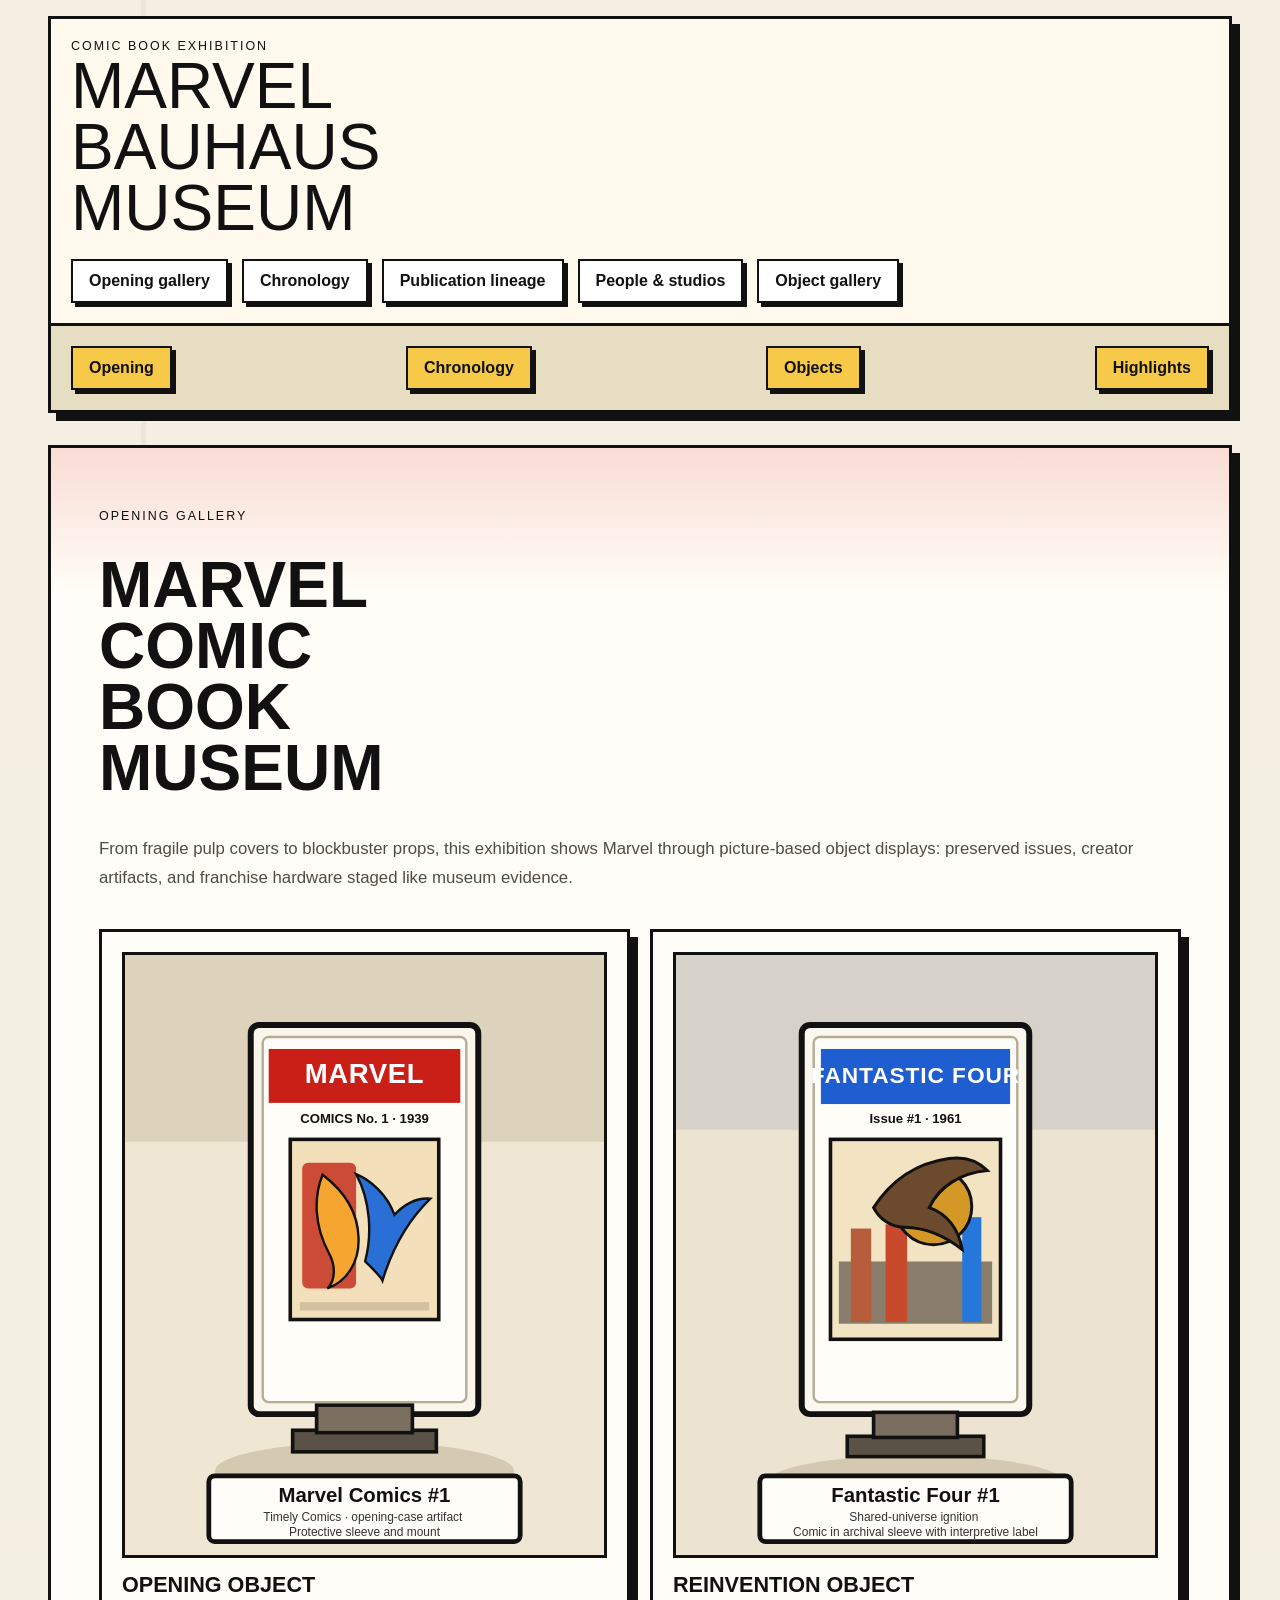
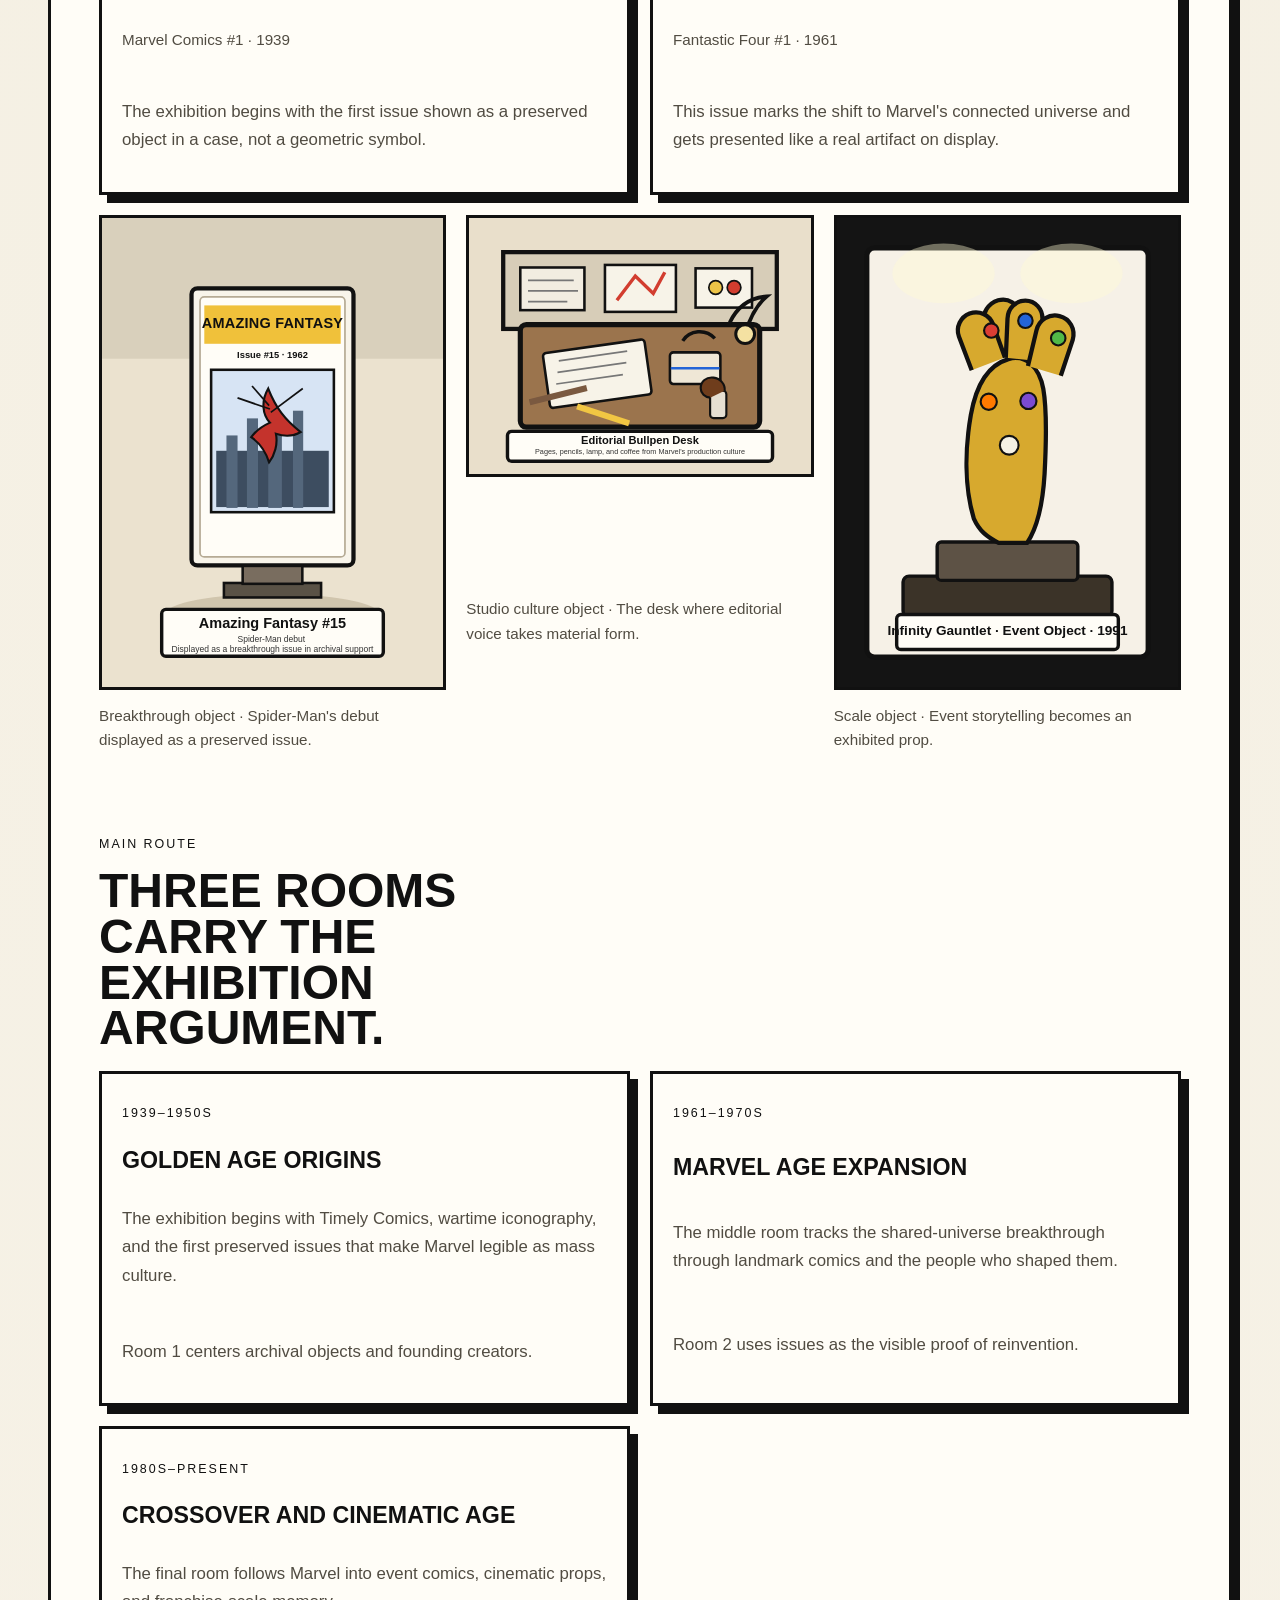
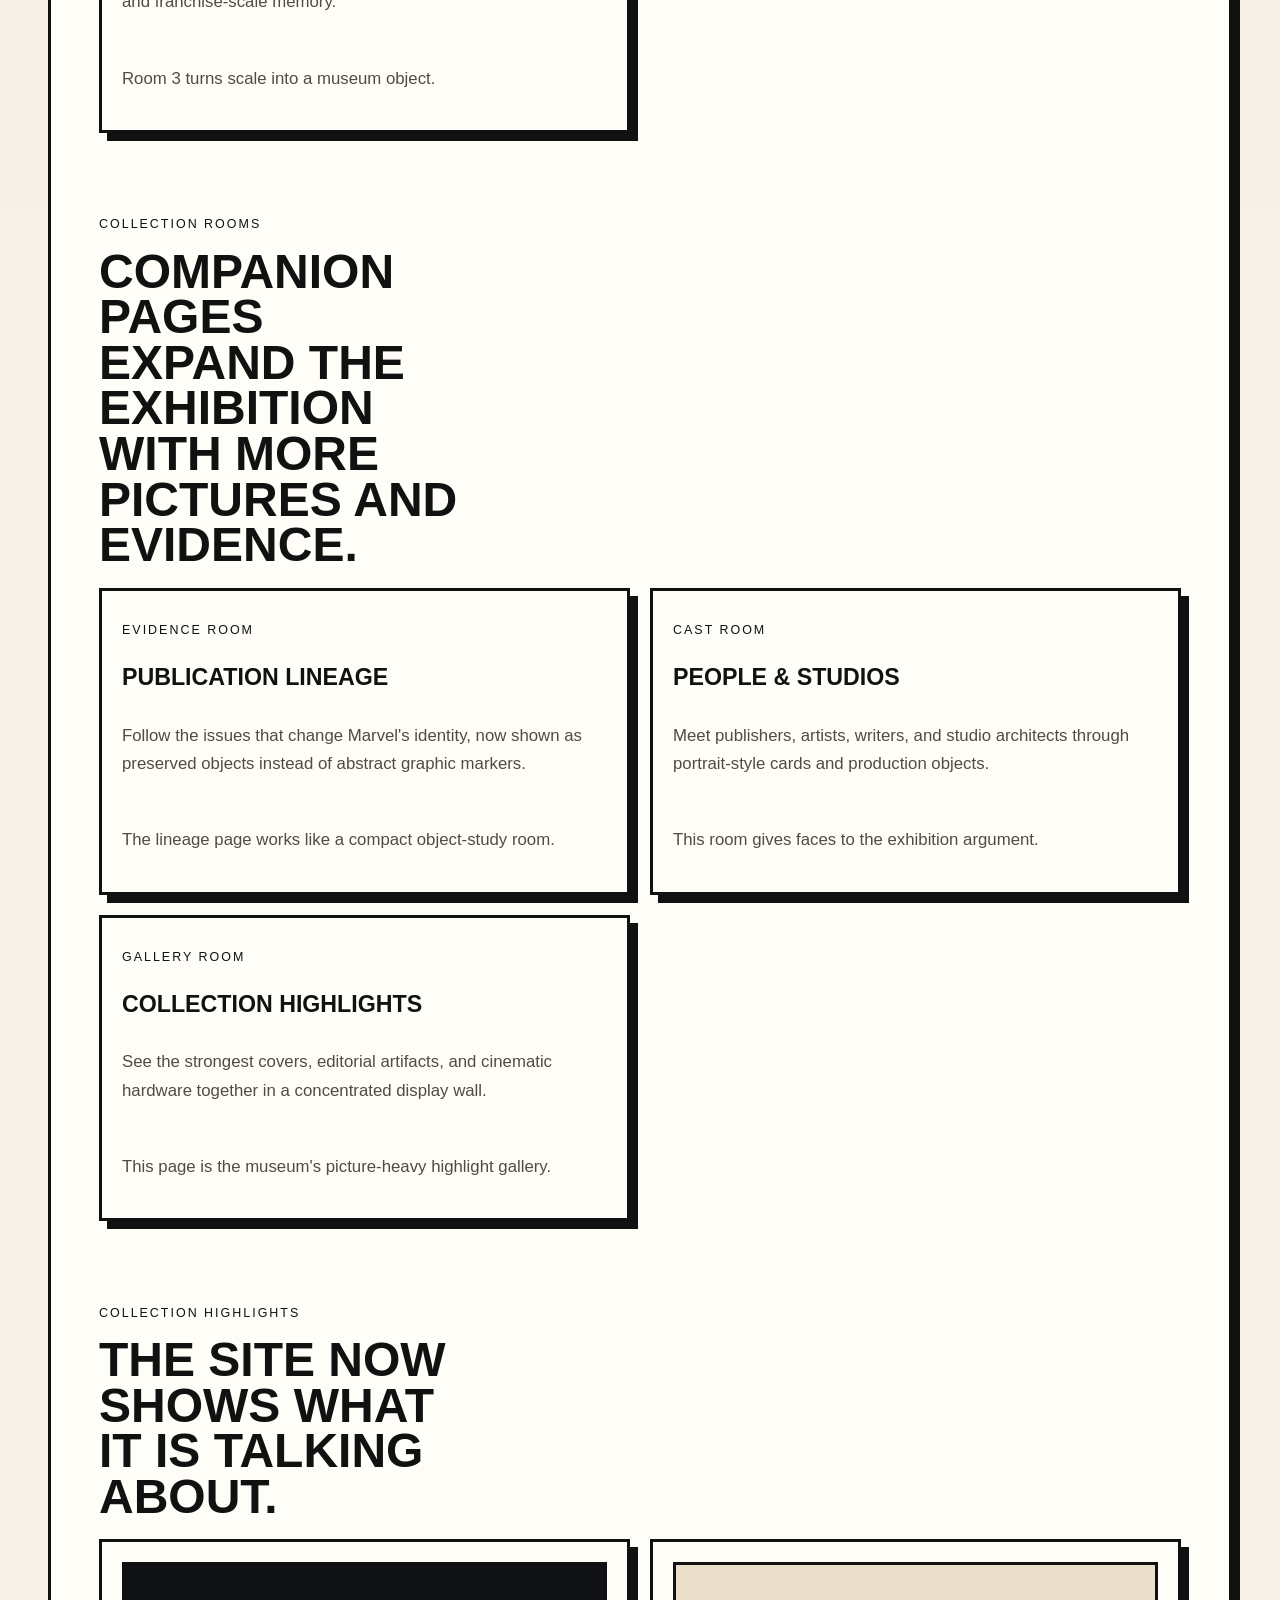
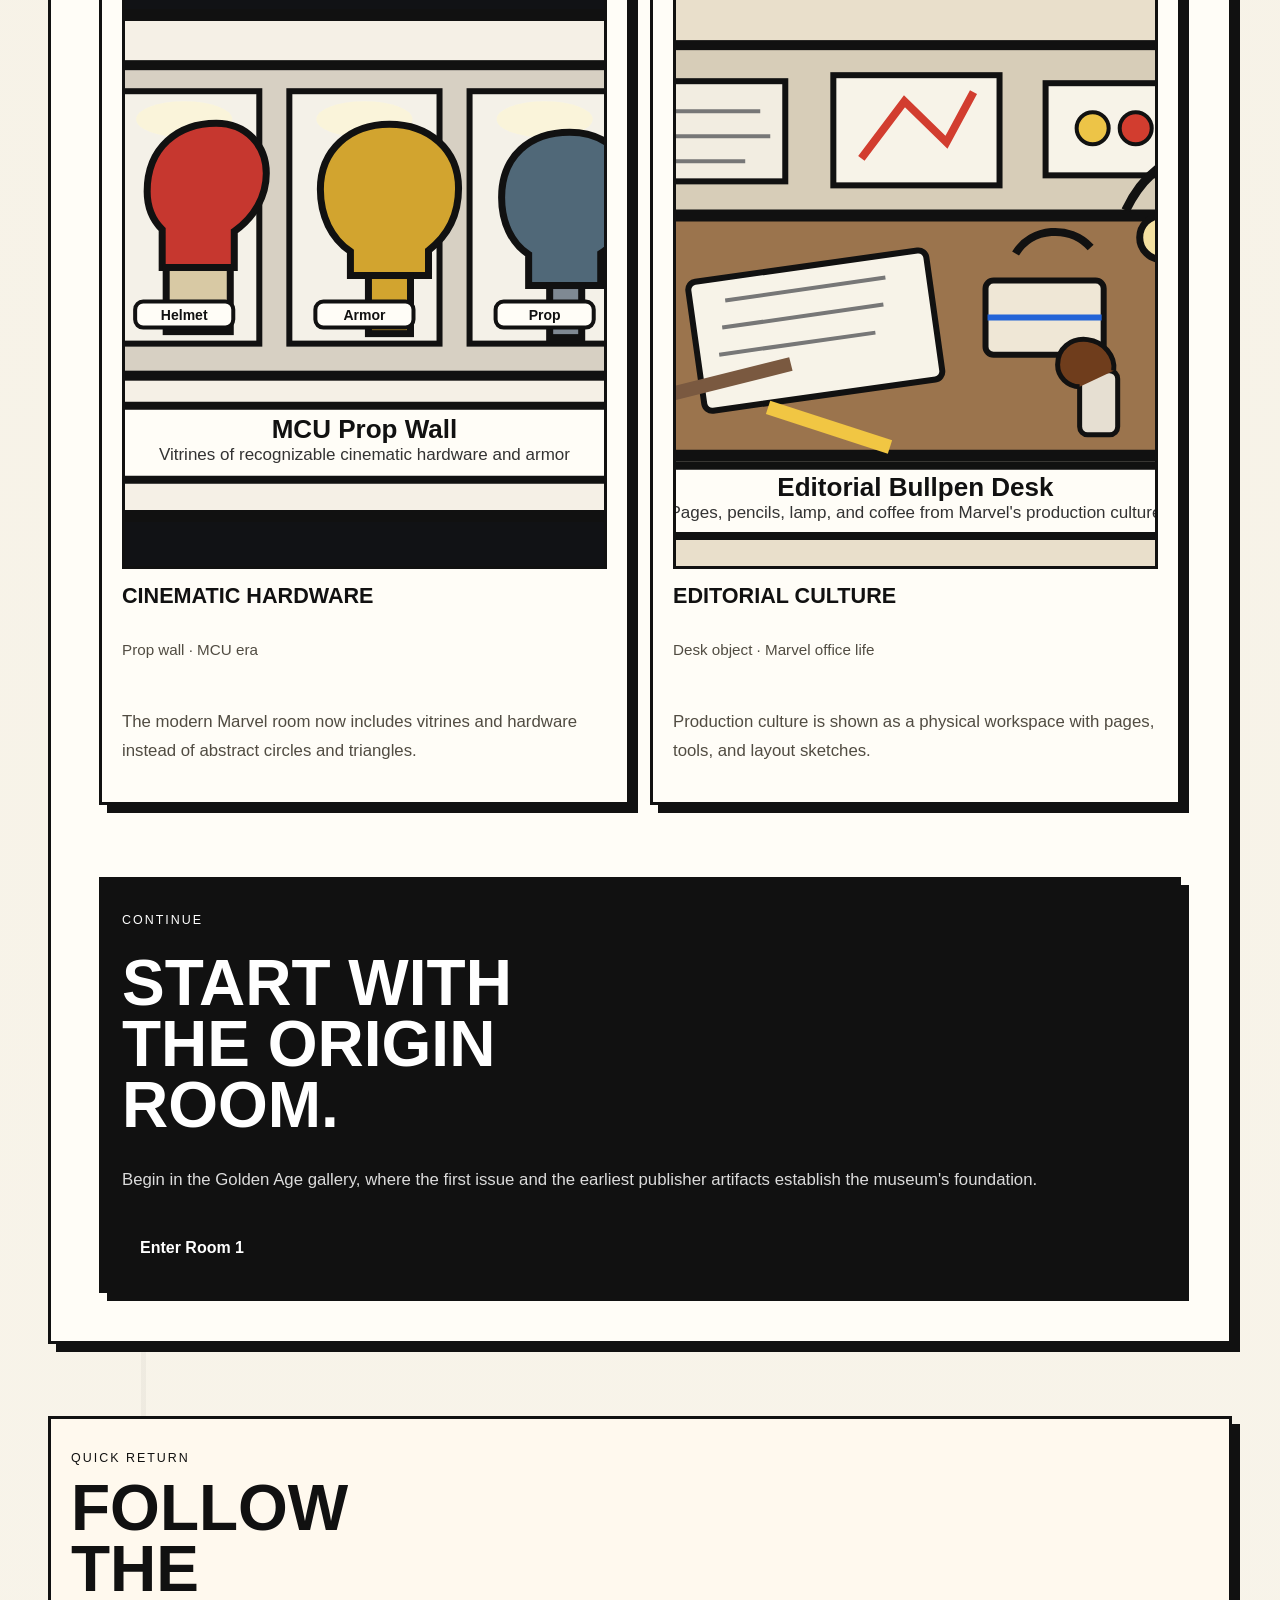
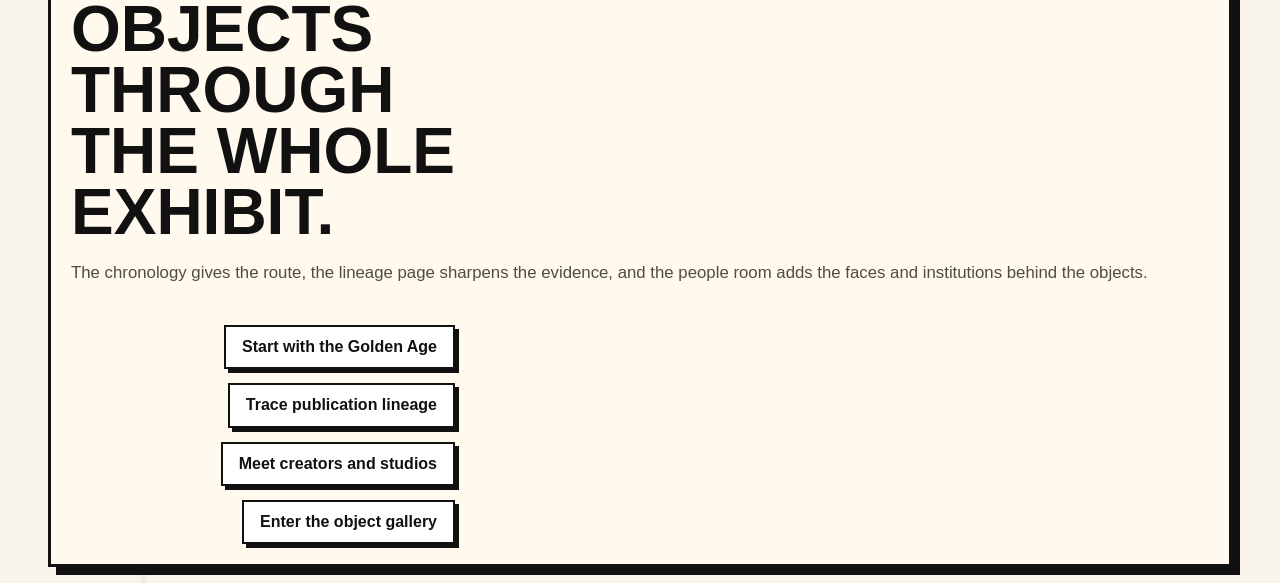
==== docs/index.html @ 6ef04698 "Updated Design Museum" ====
<!doctype html>
<html lang="en">
  <head>
    <meta charset="UTF-8" />
    <meta name="viewport" content="width=device-width, initial-scale=1.0" />
    <title>Marvel Bauhaus Museum</title>
    <link rel="stylesheet" href="styles.css" />
  </head>
  <body>
    <div class="site-shell">
      <header class="site-header">
        <div class="site-header__inner">
          <a class="site-brand" href="index.html">
            <span class="site-brand__eyebrow">Comic Book Exhibition</span>
            <span class="site-brand__title">Marvel Bauhaus Museum</span>
          </a>
          <nav class="site-nav" aria-label="Primary navigation">
            <a class="nav-link" href="index.html">Opening gallery</a>
            <a class="nav-link" href="eras/golden-age.html">Chronology</a>
            <a class="nav-link" href="reading-maps/publication-lineage.html"
              >Publication lineage</a
            >
            <a class="nav-link" href="people-and-studios.html"
              >People &amp; studios</a
            >
            <a class="nav-link" href="guides/bauhaus-marvel-language.html"
              >Object gallery</a
            >
          </nav>
        </div>
        <div class="site-header__subnav">
          <a class="nav-chip" href="#opening">Opening</a>
          <a class="nav-chip" href="#chronology">Chronology</a>
          <a class="nav-chip" href="#objects">Objects</a>
          <a class="nav-chip" href="#highlights">Highlights</a>
        </div>
      </header>

      <main class="site-main">
        <article class="hero-panel theme-home">
          <section id="opening" class="home-opening">
            <p class="section-heading__eyebrow">Opening gallery</p>
            <h1 class="home-opening__title">Marvel Comic Book Museum</h1>
            <p class="home-opening__lede">
              From fragile pulp covers to blockbuster props, this exhibition
              shows Marvel through picture-based object displays: preserved
              issues, creator artifacts, and franchise hardware staged like
              museum evidence.
            </p>
            <div class="artifact-grid">
              <article class="artifact-card">
                <img
                  src="media/marvel-comics-1.svg"
                  alt="Illustrated museum display of Marvel Comics number 1 in a protective sleeve"
                />
                <h3 class="artifact-card__title">Opening object</h3>
                <p class="artifact-card__label">Marvel Comics #1 · 1939</p>
                <p class="content-card__description">
                  The exhibition begins with the first issue shown as a
                  preserved object in a case, not a geometric symbol.
                </p>
              </article>
              <article class="artifact-card">
                <img
                  src="media/fantastic-four-1.svg"
                  alt="Illustrated museum display of Fantastic Four number 1"
                />
                <h3 class="artifact-card__title">Reinvention object</h3>
                <p class="artifact-card__label">Fantastic Four #1 · 1961</p>
                <p class="content-card__description">
                  This issue marks the shift to Marvel's connected universe and
                  gets presented like a real artifact on display.
                </p>
              </article>
            </div>
            <div class="image-strip">
              <figure class="artifact-figure">
                <img
                  src="media/amazing-fantasy-15.svg"
                  alt="Illustrated museum display of Amazing Fantasy number 15"
                />
                <figcaption>
                  Breakthrough object · Spider-Man's debut displayed as a
                  preserved issue.
                </figcaption>
              </figure>
              <figure class="artifact-figure">
                <img
                  src="media/bullpen-desk.svg"
                  alt="Illustrated editorial bullpen desk with pages and pencils"
                />
                <figcaption>
                  Studio culture object · The desk where editorial voice takes
                  material form.
                </figcaption>
              </figure>
              <figure class="artifact-figure">
                <img
                  src="media/infinity-gauntlet.svg"
                  alt="Illustrated Infinity Gauntlet displayed on a museum pedestal"
                />
                <figcaption>
                  Scale object · Event storytelling becomes an exhibited prop.
                </figcaption>
              </figure>
            </div>
          </section>

          <section id="chronology" class="chapter-section">
            <div class="section-heading">
              <p class="section-heading__eyebrow">Main route</p>
              <h2 class="section-heading__title">
                Three rooms carry the exhibition argument.
              </h2>
            </div>
            <div class="content-grid">
              <a class="content-card" href="eras/golden-age.html">
                <p class="content-card__meta">1939–1950s</p>
                <h3 class="content-card__title">Golden Age Origins</h3>
                <p class="content-card__description">
                  The exhibition begins with Timely Comics, wartime iconography,
                  and the first preserved issues that make Marvel legible as
                  mass culture.
                </p>
                <p class="content-card__footer">
                  Room 1 centers archival objects and founding creators.
                </p>
              </a>
              <a class="content-card" href="eras/marvel-age.html">
                <p class="content-card__meta">1961–1970s</p>
                <h3 class="content-card__title">Marvel Age Expansion</h3>
                <p class="content-card__description">
                  The middle room tracks the shared-universe breakthrough
                  through landmark comics and the people who shaped them.
                </p>
                <p class="content-card__footer">
                  Room 2 uses issues as the visible proof of reinvention.
                </p>
              </a>
              <a class="content-card" href="eras/cinematic-age.html">
                <p class="content-card__meta">1980s–Present</p>
                <h3 class="content-card__title">Crossover and Cinematic Age</h3>
                <p class="content-card__description">
                  The final room follows Marvel into event comics, cinematic
                  props, and franchise-scale memory.
                </p>
                <p class="content-card__footer">
                  Room 3 turns scale into a museum object.
                </p>
              </a>
            </div>
          </section>

          <section id="objects" class="chapter-section">
            <div class="section-heading">
              <p class="section-heading__eyebrow">Collection rooms</p>
              <h2 class="section-heading__title">
                Companion pages expand the exhibition with more pictures and
                evidence.
              </h2>
            </div>
            <div class="content-grid">
              <a
                class="content-card"
                href="reading-maps/publication-lineage.html"
              >
                <p class="content-card__meta">Evidence room</p>
                <h3 class="content-card__title">Publication lineage</h3>
                <p class="content-card__description">
                  Follow the issues that change Marvel's identity, now shown as
                  preserved objects instead of abstract graphic markers.
                </p>
                <p class="content-card__footer">
                  The lineage page works like a compact object-study room.
                </p>
              </a>
              <a class="content-card" href="people-and-studios.html">
                <p class="content-card__meta">Cast room</p>
                <h3 class="content-card__title">People &amp; studios</h3>
                <p class="content-card__description">
                  Meet publishers, artists, writers, and studio architects
                  through portrait-style cards and production objects.
                </p>
                <p class="content-card__footer">
                  This room gives faces to the exhibition argument.
                </p>
              </a>
              <a
                class="content-card"
                href="guides/bauhaus-marvel-language.html"
              >
                <p class="content-card__meta">Gallery room</p>
                <h3 class="content-card__title">Collection highlights</h3>
                <p class="content-card__description">
                  See the strongest covers, editorial artifacts, and cinematic
                  hardware together in a concentrated display wall.
                </p>
                <p class="content-card__footer">
                  This page is the museum's picture-heavy highlight gallery.
                </p>
              </a>
            </div>
          </section>

          <section id="highlights" class="chapter-section">
            <div class="section-heading">
              <p class="section-heading__eyebrow">Collection highlights</p>
              <h2 class="section-heading__title">
                The site now shows what it is talking about.
              </h2>
            </div>
            <div class="artifact-grid">
              <article class="artifact-card">
                <img
                  src="media/mcu-helmets.svg"
                  alt="Illustrated museum prop wall of cinematic helmets and armor"
                />
                <h3 class="artifact-card__title">Cinematic hardware</h3>
                <p class="artifact-card__label">Prop wall · MCU era</p>
                <p class="content-card__description">
                  The modern Marvel room now includes vitrines and hardware
                  instead of abstract circles and triangles.
                </p>
              </article>
              <article class="artifact-card">
                <img
                  src="media/bullpen-desk.svg"
                  alt="Illustrated editorial bullpen desk with pinned layouts, lamp, and coffee"
                />
                <h3 class="artifact-card__title">Editorial culture</h3>
                <p class="artifact-card__label">
                  Desk object · Marvel office life
                </p>
                <p class="content-card__description">
                  Production culture is shown as a physical workspace with
                  pages, tools, and layout sketches.
                </p>
              </article>
            </div>
          </section>

          <section class="transition-block">
            <p class="transition-block__eyebrow">Continue</p>
            <h2 class="transition-block__title">Start with the origin room.</h2>
            <p class="transition-block__copy">
              Begin in the Golden Age gallery, where the first issue and the
              earliest publisher artifacts establish the museum's foundation.
            </p>
            <div class="button-row">
              <a
                class="button-link button-link--dark"
                href="eras/golden-age.html"
                >Enter Room 1</a
              >
            </div>
          </section>
        </article>
      </main>

      <footer class="site-footer">
        <div>
          <p class="site-footer__eyebrow">Quick return</p>
          <h2 class="site-footer__title">
            Follow the objects through the whole exhibit.
          </h2>
          <p class="site-footer__copy">
            The chronology gives the route, the lineage page sharpens the
            evidence, and the people room adds the faces and institutions behind
            the objects.
          </p>
        </div>
        <nav class="site-footer__links" aria-label="Footer quick links">
          <a class="site-footer__link" href="eras/golden-age.html"
            >Start with the Golden Age</a
          >
          <a
            class="site-footer__link"
            href="reading-maps/publication-lineage.html"
            >Trace publication lineage</a
          >
          <a class="site-footer__link" href="people-and-studios.html"
            >Meet creators and studios</a
          >
          <a
            class="site-footer__link"
            href="guides/bauhaus-marvel-language.html"
            >Enter the object gallery</a
          >
        </nav>
      </footer>
    </div>
  </body>
</html>
---- docs/styles.css ----
:root {
  --paper: #f4efe2;
  --paper-strong: #e7ddc3;
  --ink: #111111;
  --muted: #514c42;
  --red: #d92d20;
  --blue: #1d4ed8;
  --yellow: #f7c948;
  --line: #111111;
  --space-xs: 0.5rem;
  --space-s: 0.875rem;
  --space-m: 1.25rem;
  --space-l: 2rem;
  --space-xl: 3rem;
  --space-2xl: 4.5rem;
  --max-width: 74rem;
}

* {
  box-sizing: border-box;
}

html {
  scroll-behavior: smooth;
}

body {
  margin: 0;
  font-family: Futura, "Avenir Next", Avenir, Montserrat, Arial, sans-serif;
  color: var(--ink);
  background:
    linear-gradient(90deg, transparent 0 11%, rgba(17, 17, 17, 0.04) 11% 11.4%, transparent 11.4% 100%),
    linear-gradient(180deg, var(--paper) 0%, #f8f4ea 100%);
}

a {
  color: inherit;
  text-decoration: none;
}

.site-shell {
  min-height: 100vh;
}

.site-header,
.site-footer,
.hero-panel,
.transition-block,
.content-card,
.editorial-aside,
.bauhaus-block,
.quote-block {
  border: 3px solid var(--line);
  box-shadow: 8px 8px 0 var(--line);
}

.site-header,
.site-footer,
.site-main {
  width: min(calc(100% - 2rem), var(--max-width));
  margin-inline: auto;
}

.site-header {
  margin-top: 1rem;
  background: #fff9ee;
}

.site-header__inner,
.site-header__subnav,
.site-footer {
  display: flex;
  flex-wrap: wrap;
  align-items: center;
  justify-content: space-between;
  gap: var(--space-m);
  padding: var(--space-m);
}

.site-header__subnav {
  border-top: 3px solid var(--line);
  background: var(--paper-strong);
}

.site-main {
  padding: var(--space-l) 0 var(--space-2xl);
}

.site-brand {
  display: grid;
  gap: 0.2rem;
}

.kicker,
.site-brand__eyebrow,
.section-heading__eyebrow,
.transition-block__eyebrow,
.site-footer__eyebrow,
.editorial-aside__label,
.bauhaus-block__label,
.content-card__meta,
.chapter-hero__period {
  font-size: 0.78rem;
  letter-spacing: 0.16em;
  text-transform: uppercase;
}

.display-title,
.site-brand__title,
.chapter-hero__title,
.home-opening__title,
.section-heading__title,
.site-footer__title,
.transition-block__title {
  margin: 0;
  font-size: clamp(2rem, 5vw, 4.6rem);
  line-height: 0.95;
  text-transform: uppercase;
  max-width: 11ch;
}

.site-nav,
.site-footer__links,
.chapter-hero__links,
.button-row {
  display: flex;
  flex-wrap: wrap;
  gap: var(--space-s);
}

.nav-link,
.nav-chip,
.button-link,
.site-footer__link {
  display: inline-block;
  padding: 0.7rem 1rem;
  border: 2px solid var(--line);
  background: white;
  box-shadow: 4px 4px 0 var(--line);
  font-weight: 700;
}

.nav-chip {
  background: var(--yellow);
}

.button-link--dark {
  background: var(--ink);
  color: white;
}

.hero-panel {
  position: relative;
  overflow: hidden;
  background: #fffdf7;
  padding: var(--space-xl);
}

.hero-panel::before {
  content: "";
  position: absolute;
  inset: 0 auto auto 0;
  width: 100%;
  height: 9rem;
  background: linear-gradient(180deg, color-mix(in srgb, var(--chapter-accent, var(--red)) 16%, transparent), transparent);
  opacity: 1;
  pointer-events: none;
}

.theme-home { --chapter-accent: var(--red); }
.theme-golden { --chapter-accent: var(--yellow); }
.theme-marvel { --chapter-accent: var(--red); }
.theme-cinematic { --chapter-accent: var(--blue); }
.theme-proof { --chapter-accent: var(--yellow); }
.theme-cast { --chapter-accent: var(--red); }
.theme-guide { --chapter-accent: var(--blue); }

.home-opening,
.chapter-hero,
.chapter-section {
  position: relative;
  display: grid;
  gap: var(--space-m);
  margin-bottom: var(--space-2xl);
}

.chapter-hero {
  grid-template-columns: minmax(0, 1.1fr) minmax(18rem, 0.9fr);
  align-items: start;
}

.copy,
.home-opening__lede,
.chapter-hero__lede,
.chapter-section__body,
.site-footer__copy,
.transition-block__copy,
.editorial-aside__body,
.content-card__description,
.content-card__footer,
.chapter-list li,
.quote-block {
  font-size: 1.05rem;
  line-height: 1.7;
  color: var(--muted);
}

.home-opening__principles,
.content-grid,
.dual-column,
.artifact-grid,
.image-strip,
.portrait-grid {
  display: grid;
  gap: var(--space-m);
}

.home-opening__principles {
  grid-template-columns: repeat(3, minmax(0, 1fr));
  margin-top: var(--space-l);
}

.content-grid,
.dual-column,
.artifact-grid {
  grid-template-columns: repeat(2, minmax(0, 1fr));
}

.portrait-grid {
  grid-template-columns: repeat(3, minmax(0, 1fr));
}

.image-strip {
  grid-template-columns: repeat(3, minmax(0, 1fr));
}

.bauhaus-block,
.content-card,
.editorial-aside,
.quote-block,
.transition-block {
  padding: var(--space-m);
}

.bauhaus-block {
  min-height: 14rem;
}

.bauhaus-block--red { background: var(--red); color: white; }
.bauhaus-block--yellow { background: var(--yellow); }
.bauhaus-block--blue { background: var(--blue); color: white; }

.bauhaus-block strong {
  display: block;
  margin: var(--space-s) 0;
  font-size: 1.7rem;
  text-transform: uppercase;
}

.section-heading {
  display: grid;
  gap: 0.3rem;
}

.section-heading__title {
  font-size: clamp(1.7rem, 4vw, 3rem);
  max-width: 14ch;
}

.content-card {
  background: #fffdf7;
  display: grid;
  gap: var(--space-s);
}

.artifact-card {
  background: #fffdf7;
  display: grid;
  gap: var(--space-s);
  padding: var(--space-m);
  border: 3px solid var(--line);
  box-shadow: 8px 8px 0 var(--line);
}

.artifact-card img {
  aspect-ratio: 4 / 5;
  object-fit: cover;
}

.artifact-card img,
.artifact-figure img {
  display: block;
  width: 100%;
  height: auto;
  border: 3px solid var(--line);
  background: #fff;
}

.artifact-card__label,
.artifact-figure figcaption {
  font-size: 0.95rem;
  line-height: 1.6;
  color: var(--muted);
}

.artifact-card__title {
  margin: 0;
  font-size: 1.35rem;
  text-transform: uppercase;
}

.artifact-figure {
  margin: 0;
  display: grid;
  gap: var(--space-s);
}

.artifact-figure--wide {
  grid-column: 1 / -1;
}

.content-card__title,
.editorial-aside__title {
  margin: 0;
  font-size: 1.45rem;
  text-transform: uppercase;
}

.editorial-aside {
  background: var(--paper-strong);
}

.quote-block {
  margin: 0;
  border-left: 1rem solid var(--chapter-accent, var(--red));
  background: white;
}

.transition-block {
  background: var(--ink);
  color: white;
  display: grid;
  gap: var(--space-s);
}

.transition-block__copy {
  color: rgba(255, 255, 255, 0.85);
}

.site-footer {
  margin-bottom: 1rem;
  align-items: flex-start;
  background: #fff9ee;
}

.site-footer__links {
  max-width: 24rem;
  justify-content: flex-end;
}

.note-list {
  padding-left: 1.2rem;
  margin: 0;
}

.gallery-wall {
  display: grid;
  gap: var(--space-l);
}

@media (max-width: 900px) {
  .chapter-hero,
  .home-opening__principles,
  .content-grid,
  .dual-column,
  .artifact-grid,
  .image-strip,
  .portrait-grid {
    grid-template-columns: 1fr;
  }

  .site-header__inner,
  .site-footer {
    flex-direction: column;
    align-items: stretch;
  }

  .display-title,
  .site-brand__title,
  .chapter-hero__title,
  .home-opening__title,
  .section-heading__title,
  .site-footer__title,
  .transition-block__title {
    max-width: none;
  }
}
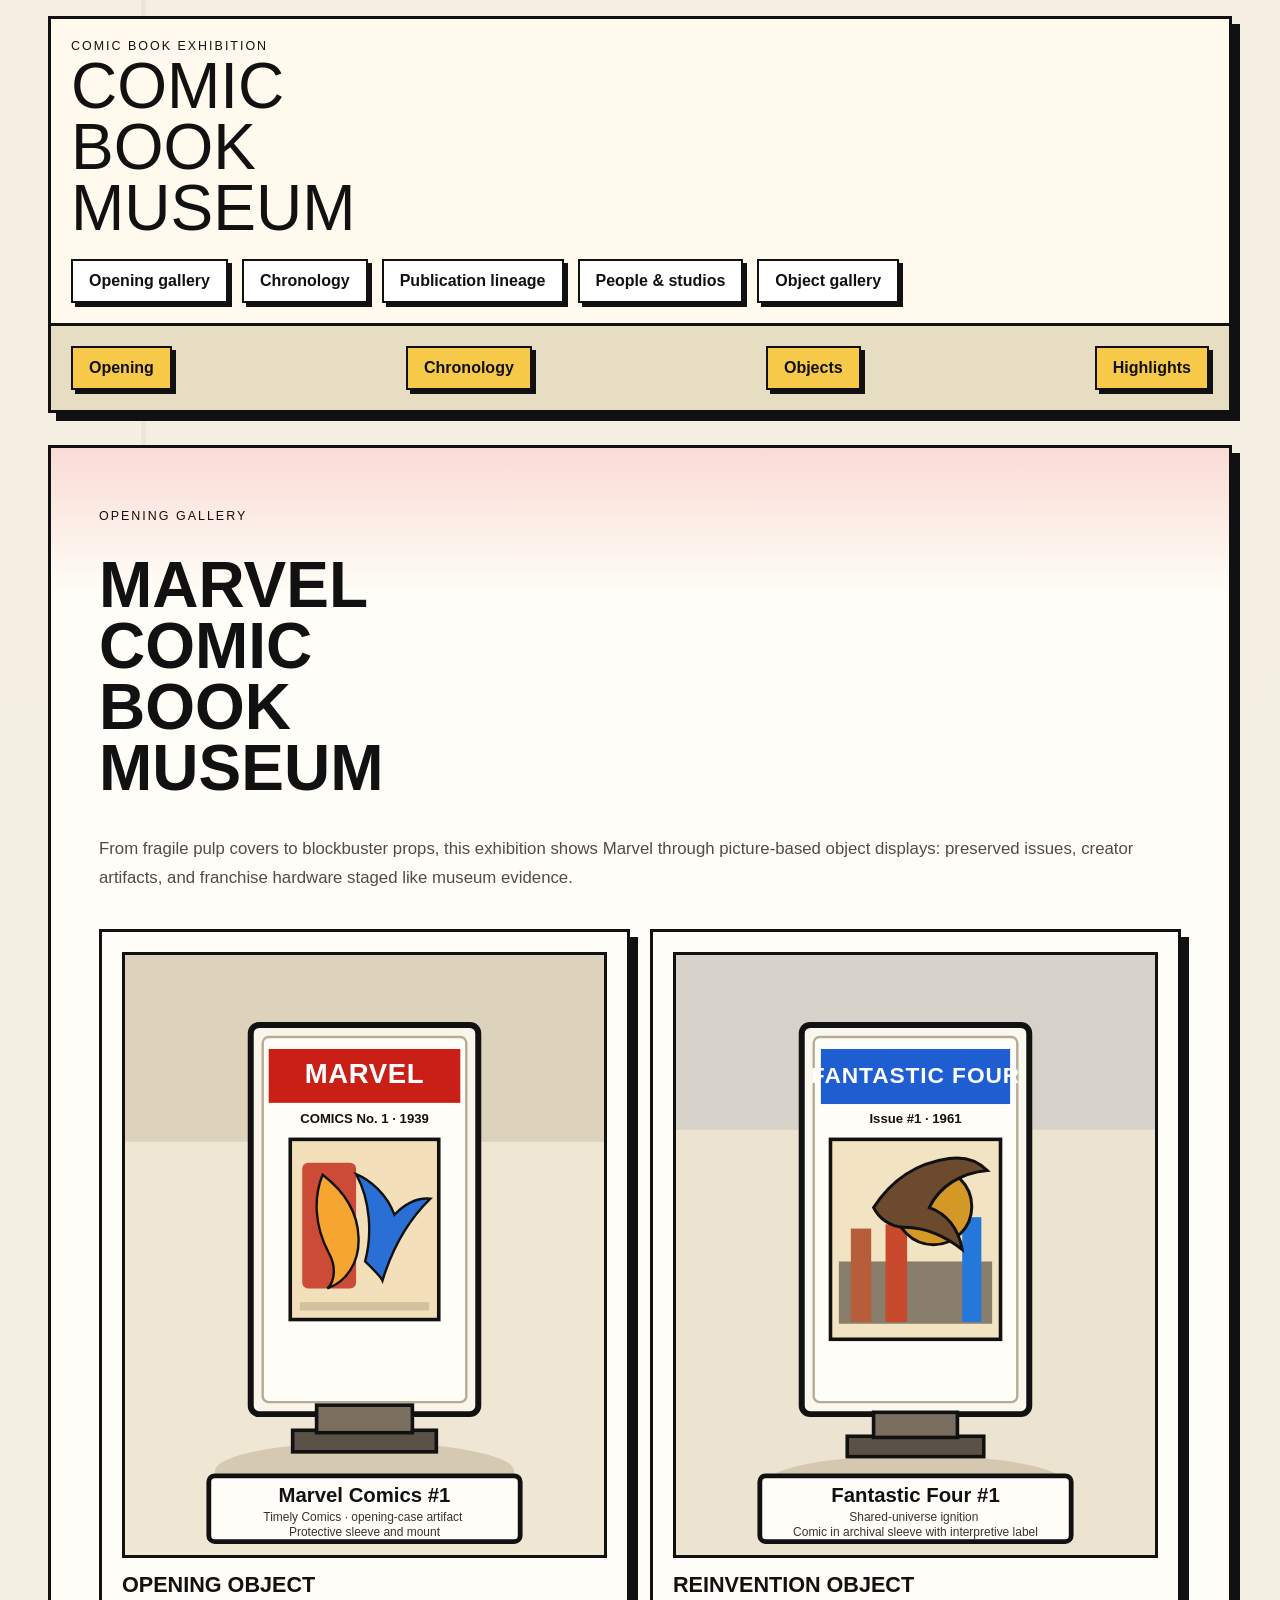
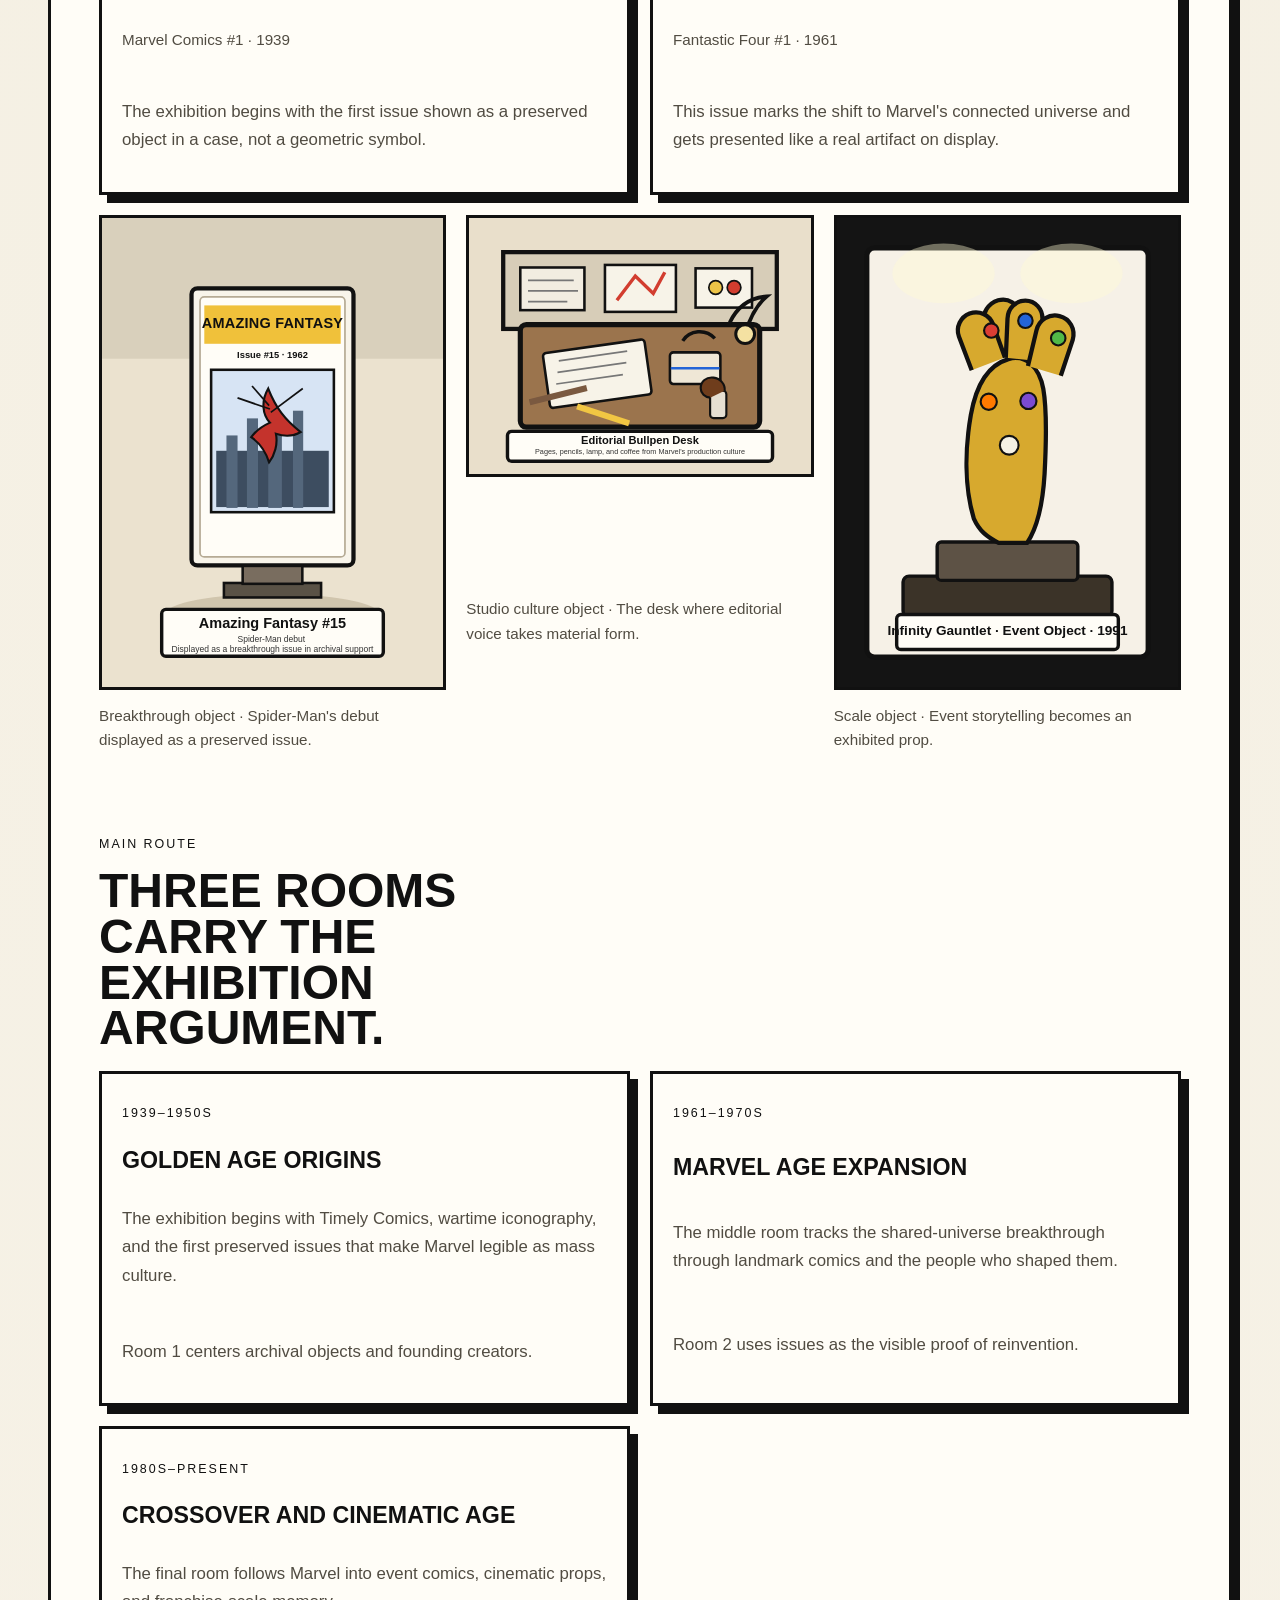
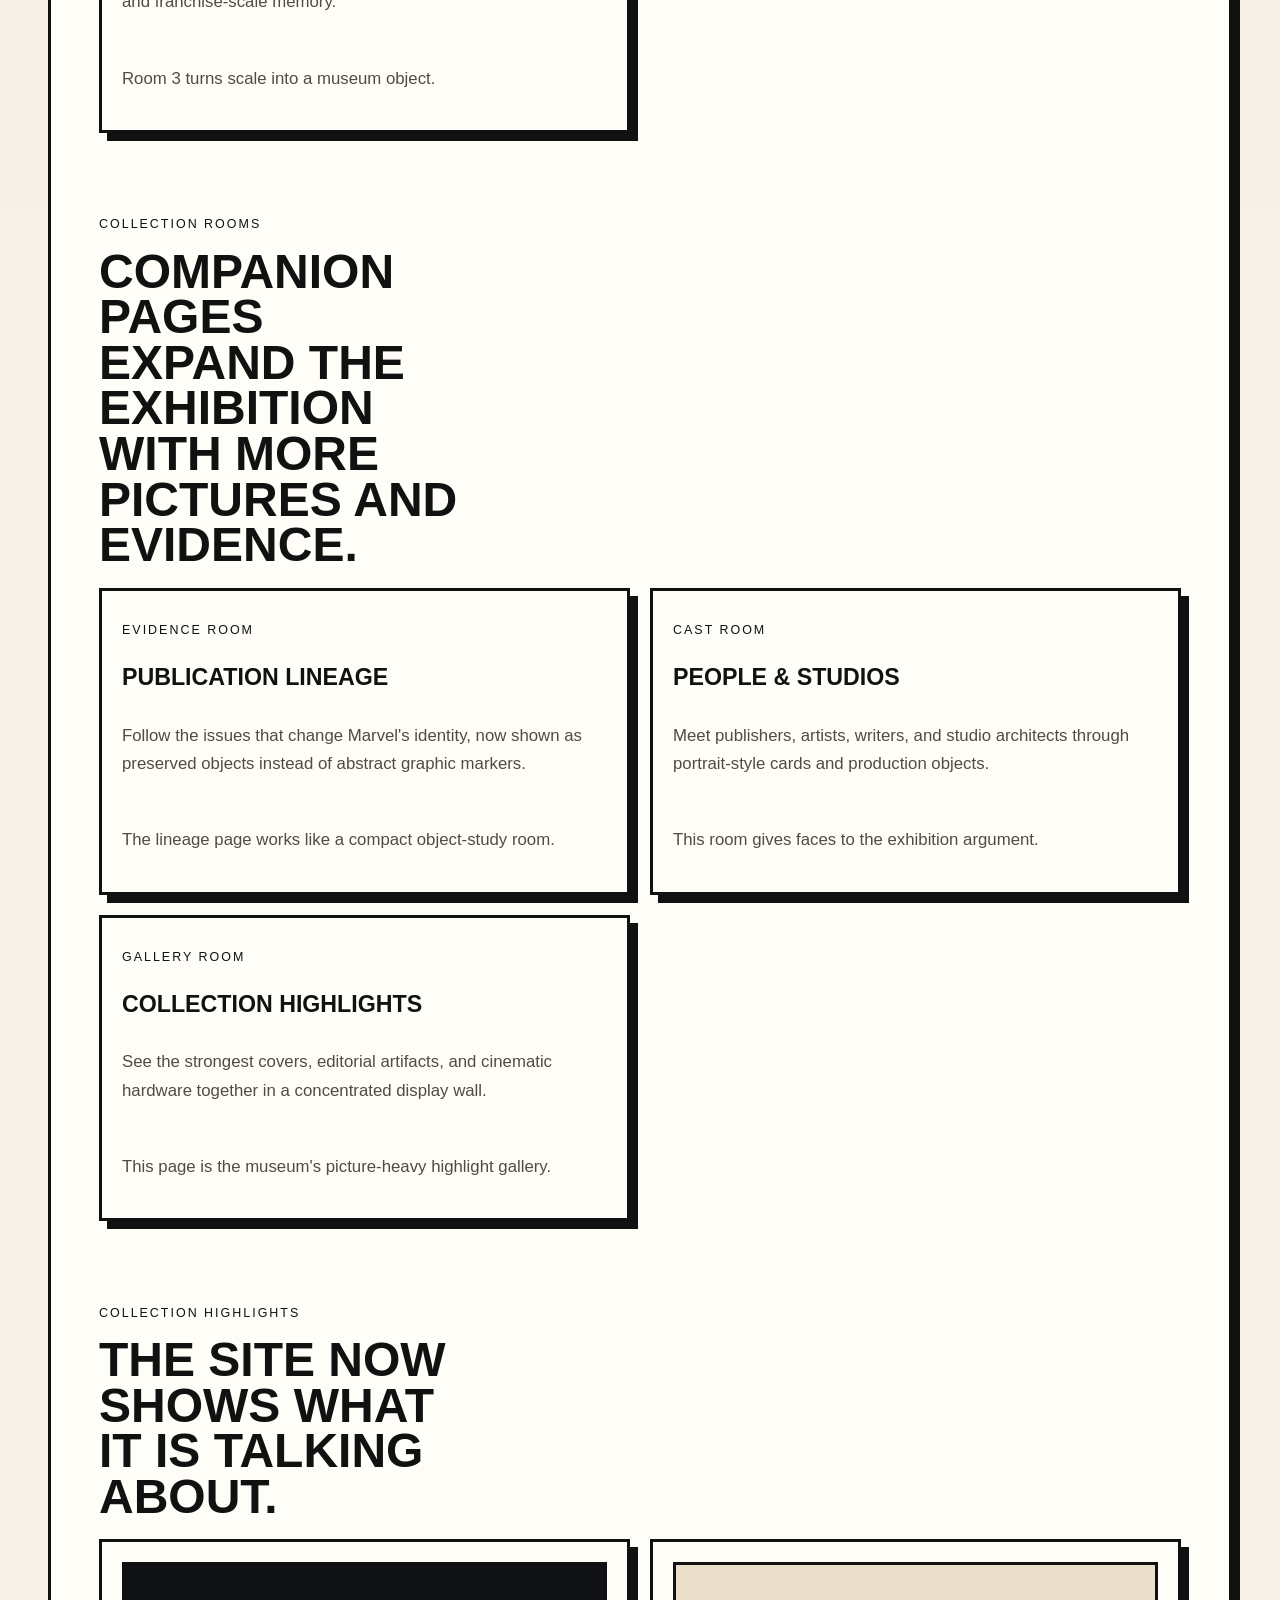
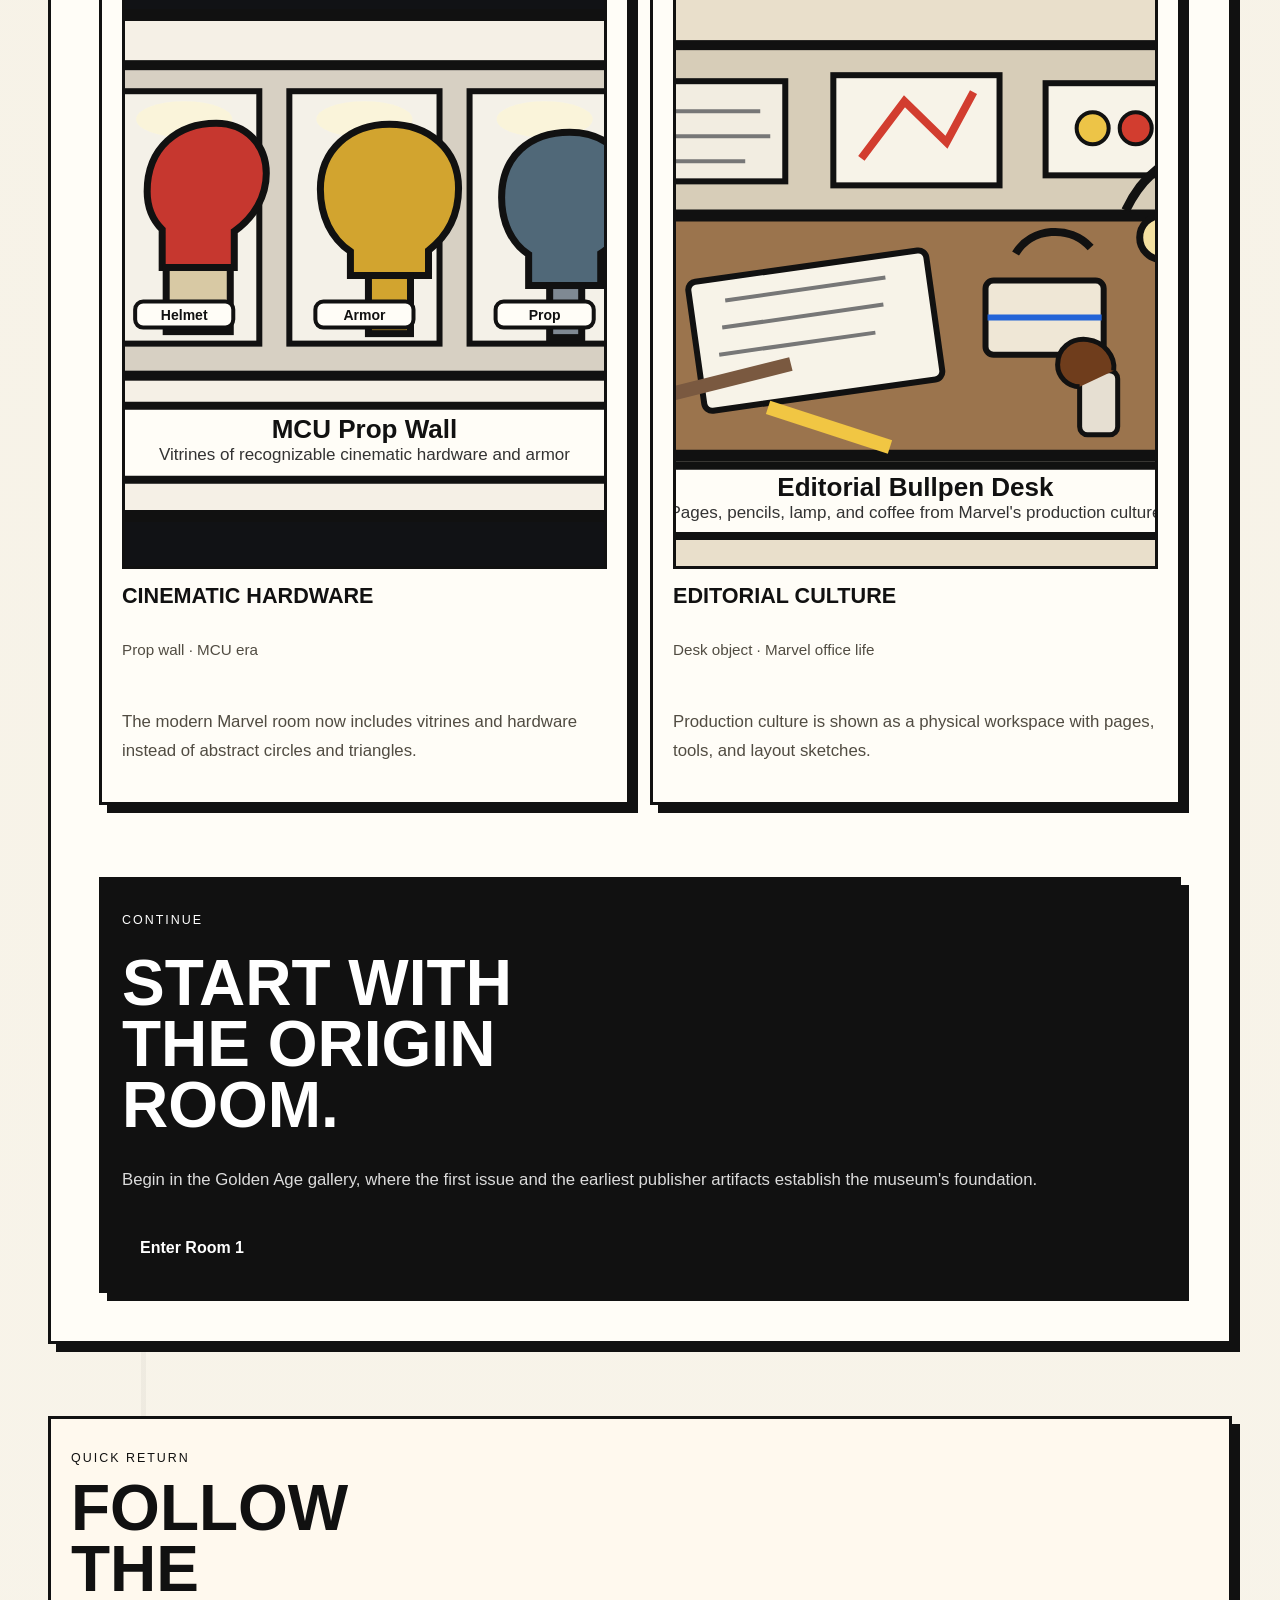
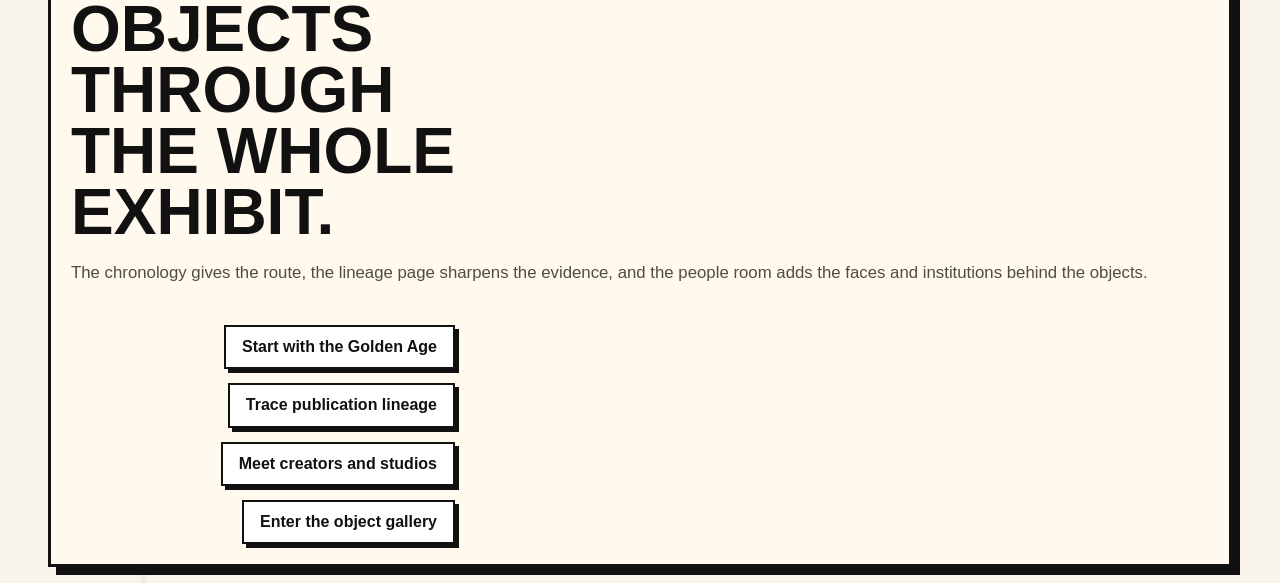
==== commit cbc3cc19: "Updated Website Title" ====
--- a/docs/index.html
+++ b/docs/index.html
@@ -3,7 +3,7 @@
   <head>
     <meta charset="UTF-8" />
     <meta name="viewport" content="width=device-width, initial-scale=1.0" />
-    <title>Marvel Bauhaus Museum</title>
+    <title>Comic Book Museum</title>
     <link rel="stylesheet" href="styles.css" />
   </head>
   <body>
@@ -12,7 +12,7 @@
         <div class="site-header__inner">
           <a class="site-brand" href="index.html">
             <span class="site-brand__eyebrow">Comic Book Exhibition</span>
-            <span class="site-brand__title">Marvel Bauhaus Museum</span>
+            <span class="site-brand__title">Comic Book Museum</span>
           </a>
           <nav class="site-nav" aria-label="Primary navigation">
             <a class="nav-link" href="index.html">Opening gallery</a>
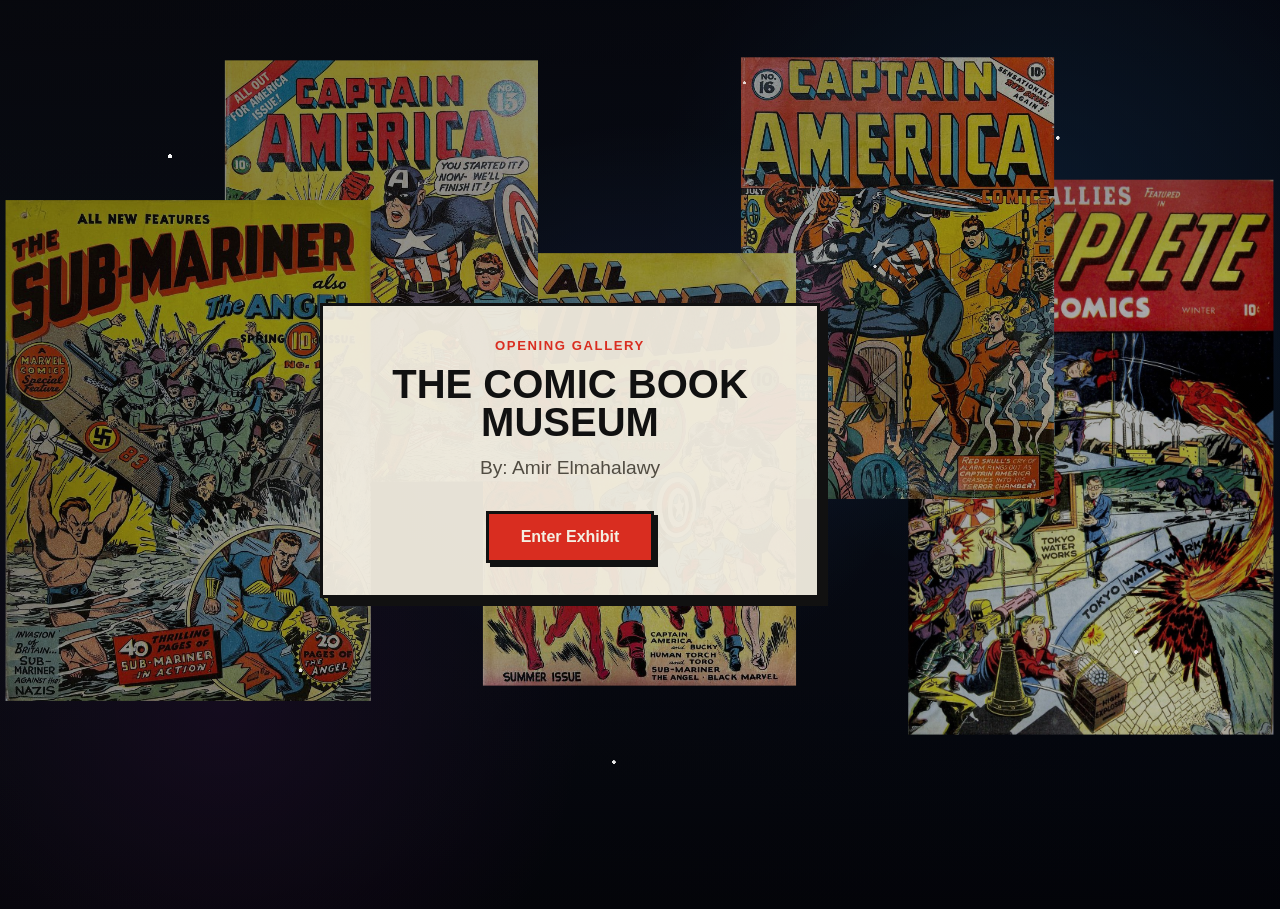
==== commit aa1245df: "Created a Hero Page" ====
--- a/docs/index.html
+++ b/docs/index.html
@@ -3,291 +3,17 @@
   <head>
     <meta charset="UTF-8" />
     <meta name="viewport" content="width=device-width, initial-scale=1.0" />
-    <title>Comic Book Museum</title>
+    <title>Welcome to The Marvel Bauhaus Museum</title>
     <link rel="stylesheet" href="styles.css" />
   </head>
-  <body>
-    <div class="site-shell">
-      <header class="site-header">
-        <div class="site-header__inner">
-          <a class="site-brand" href="index.html">
-            <span class="site-brand__eyebrow">Comic Book Exhibition</span>
-            <span class="site-brand__title">Comic Book Museum</span>
-          </a>
-          <nav class="site-nav" aria-label="Primary navigation">
-            <a class="nav-link" href="index.html">Opening gallery</a>
-            <a class="nav-link" href="eras/golden-age.html">Chronology</a>
-            <a class="nav-link" href="reading-maps/publication-lineage.html"
-              >Publication lineage</a
-            >
-            <a class="nav-link" href="people-and-studios.html"
-              >People &amp; studios</a
-            >
-            <a class="nav-link" href="guides/bauhaus-marvel-language.html"
-              >Object gallery</a
-            >
-          </nav>
-        </div>
-        <div class="site-header__subnav">
-          <a class="nav-chip" href="#opening">Opening</a>
-          <a class="nav-chip" href="#chronology">Chronology</a>
-          <a class="nav-chip" href="#objects">Objects</a>
-          <a class="nav-chip" href="#highlights">Highlights</a>
-        </div>
-      </header>
-
-      <main class="site-main">
-        <article class="hero-panel theme-home">
-          <section id="opening" class="home-opening">
-            <p class="section-heading__eyebrow">Opening gallery</p>
-            <h1 class="home-opening__title">Marvel Comic Book Museum</h1>
-            <p class="home-opening__lede">
-              From fragile pulp covers to blockbuster props, this exhibition
-              shows Marvel through picture-based object displays: preserved
-              issues, creator artifacts, and franchise hardware staged like
-              museum evidence.
-            </p>
-            <div class="artifact-grid">
-              <article class="artifact-card">
-                <img
-                  src="media/marvel-comics-1.svg"
-                  alt="Illustrated museum display of Marvel Comics number 1 in a protective sleeve"
-                />
-                <h3 class="artifact-card__title">Opening object</h3>
-                <p class="artifact-card__label">Marvel Comics #1 · 1939</p>
-                <p class="content-card__description">
-                  The exhibition begins with the first issue shown as a
-                  preserved object in a case, not a geometric symbol.
-                </p>
-              </article>
-              <article class="artifact-card">
-                <img
-                  src="media/fantastic-four-1.svg"
-                  alt="Illustrated museum display of Fantastic Four number 1"
-                />
-                <h3 class="artifact-card__title">Reinvention object</h3>
-                <p class="artifact-card__label">Fantastic Four #1 · 1961</p>
-                <p class="content-card__description">
-                  This issue marks the shift to Marvel's connected universe and
-                  gets presented like a real artifact on display.
-                </p>
-              </article>
-            </div>
-            <div class="image-strip">
-              <figure class="artifact-figure">
-                <img
-                  src="media/amazing-fantasy-15.svg"
-                  alt="Illustrated museum display of Amazing Fantasy number 15"
-                />
-                <figcaption>
-                  Breakthrough object · Spider-Man's debut displayed as a
-                  preserved issue.
-                </figcaption>
-              </figure>
-              <figure class="artifact-figure">
-                <img
-                  src="media/bullpen-desk.svg"
-                  alt="Illustrated editorial bullpen desk with pages and pencils"
-                />
-                <figcaption>
-                  Studio culture object · The desk where editorial voice takes
-                  material form.
-                </figcaption>
-              </figure>
-              <figure class="artifact-figure">
-                <img
-                  src="media/infinity-gauntlet.svg"
-                  alt="Illustrated Infinity Gauntlet displayed on a museum pedestal"
-                />
-                <figcaption>
-                  Scale object · Event storytelling becomes an exhibited prop.
-                </figcaption>
-              </figure>
-            </div>
-          </section>
-
-          <section id="chronology" class="chapter-section">
-            <div class="section-heading">
-              <p class="section-heading__eyebrow">Main route</p>
-              <h2 class="section-heading__title">
-                Three rooms carry the exhibition argument.
-              </h2>
-            </div>
-            <div class="content-grid">
-              <a class="content-card" href="eras/golden-age.html">
-                <p class="content-card__meta">1939–1950s</p>
-                <h3 class="content-card__title">Golden Age Origins</h3>
-                <p class="content-card__description">
-                  The exhibition begins with Timely Comics, wartime iconography,
-                  and the first preserved issues that make Marvel legible as
-                  mass culture.
-                </p>
-                <p class="content-card__footer">
-                  Room 1 centers archival objects and founding creators.
-                </p>
-              </a>
-              <a class="content-card" href="eras/marvel-age.html">
-                <p class="content-card__meta">1961–1970s</p>
-                <h3 class="content-card__title">Marvel Age Expansion</h3>
-                <p class="content-card__description">
-                  The middle room tracks the shared-universe breakthrough
-                  through landmark comics and the people who shaped them.
-                </p>
-                <p class="content-card__footer">
-                  Room 2 uses issues as the visible proof of reinvention.
-                </p>
-              </a>
-              <a class="content-card" href="eras/cinematic-age.html">
-                <p class="content-card__meta">1980s–Present</p>
-                <h3 class="content-card__title">Crossover and Cinematic Age</h3>
-                <p class="content-card__description">
-                  The final room follows Marvel into event comics, cinematic
-                  props, and franchise-scale memory.
-                </p>
-                <p class="content-card__footer">
-                  Room 3 turns scale into a museum object.
-                </p>
-              </a>
-            </div>
-          </section>
-
-          <section id="objects" class="chapter-section">
-            <div class="section-heading">
-              <p class="section-heading__eyebrow">Collection rooms</p>
-              <h2 class="section-heading__title">
-                Companion pages expand the exhibition with more pictures and
-                evidence.
-              </h2>
-            </div>
-            <div class="content-grid">
-              <a
-                class="content-card"
-                href="reading-maps/publication-lineage.html"
-              >
-                <p class="content-card__meta">Evidence room</p>
-                <h3 class="content-card__title">Publication lineage</h3>
-                <p class="content-card__description">
-                  Follow the issues that change Marvel's identity, now shown as
-                  preserved objects instead of abstract graphic markers.
-                </p>
-                <p class="content-card__footer">
-                  The lineage page works like a compact object-study room.
-                </p>
-              </a>
-              <a class="content-card" href="people-and-studios.html">
-                <p class="content-card__meta">Cast room</p>
-                <h3 class="content-card__title">People &amp; studios</h3>
-                <p class="content-card__description">
-                  Meet publishers, artists, writers, and studio architects
-                  through portrait-style cards and production objects.
-                </p>
-                <p class="content-card__footer">
-                  This room gives faces to the exhibition argument.
-                </p>
-              </a>
-              <a
-                class="content-card"
-                href="guides/bauhaus-marvel-language.html"
-              >
-                <p class="content-card__meta">Gallery room</p>
-                <h3 class="content-card__title">Collection highlights</h3>
-                <p class="content-card__description">
-                  See the strongest covers, editorial artifacts, and cinematic
-                  hardware together in a concentrated display wall.
-                </p>
-                <p class="content-card__footer">
-                  This page is the museum's picture-heavy highlight gallery.
-                </p>
-              </a>
-            </div>
-          </section>
-
-          <section id="highlights" class="chapter-section">
-            <div class="section-heading">
-              <p class="section-heading__eyebrow">Collection highlights</p>
-              <h2 class="section-heading__title">
-                The site now shows what it is talking about.
-              </h2>
-            </div>
-            <div class="artifact-grid">
-              <article class="artifact-card">
-                <img
-                  src="media/mcu-helmets.svg"
-                  alt="Illustrated museum prop wall of cinematic helmets and armor"
-                />
-                <h3 class="artifact-card__title">Cinematic hardware</h3>
-                <p class="artifact-card__label">Prop wall · MCU era</p>
-                <p class="content-card__description">
-                  The modern Marvel room now includes vitrines and hardware
-                  instead of abstract circles and triangles.
-                </p>
-              </article>
-              <article class="artifact-card">
-                <img
-                  src="media/bullpen-desk.svg"
-                  alt="Illustrated editorial bullpen desk with pinned layouts, lamp, and coffee"
-                />
-                <h3 class="artifact-card__title">Editorial culture</h3>
-                <p class="artifact-card__label">
-                  Desk object · Marvel office life
-                </p>
-                <p class="content-card__description">
-                  Production culture is shown as a physical workspace with
-                  pages, tools, and layout sketches.
-                </p>
-              </article>
-            </div>
-          </section>
-
-          <section class="transition-block">
-            <p class="transition-block__eyebrow">Continue</p>
-            <h2 class="transition-block__title">Start with the origin room.</h2>
-            <p class="transition-block__copy">
-              Begin in the Golden Age gallery, where the first issue and the
-              earliest publisher artifacts establish the museum's foundation.
-            </p>
-            <div class="button-row">
-              <a
-                class="button-link button-link--dark"
-                href="eras/golden-age.html"
-                >Enter Room 1</a
-              >
-            </div>
-          </section>
-        </article>
-      </main>
-
-      <footer class="site-footer">
-        <div>
-          <p class="site-footer__eyebrow">Quick return</p>
-          <h2 class="site-footer__title">
-            Follow the objects through the whole exhibit.
-          </h2>
-          <p class="site-footer__copy">
-            The chronology gives the route, the lineage page sharpens the
-            evidence, and the people room adds the faces and institutions behind
-            the objects.
-          </p>
-        </div>
-        <nav class="site-footer__links" aria-label="Footer quick links">
-          <a class="site-footer__link" href="eras/golden-age.html"
-            >Start with the Golden Age</a
-          >
-          <a
-            class="site-footer__link"
-            href="reading-maps/publication-lineage.html"
-            >Trace publication lineage</a
-          >
-          <a class="site-footer__link" href="people-and-studios.html"
-            >Meet creators and studios</a
-          >
-          <a
-            class="site-footer__link"
-            href="guides/bauhaus-marvel-language.html"
-            >Enter the object gallery</a
-          >
-        </nav>
-      </footer>
+  <body class="hero-page">
+    <div class="hero-content">
+      <div class="hero-card">
+        <p class="hero-card__eyebrow">Opening Gallery</p>
+        <h1>The Comic Book Museum</h1>
+        <p class="author">By: Amir Elmahalawy</p>
+        <a href="home.html" class="btn">Enter Exhibit</a>
+      </div>
     </div>
   </body>
 </html>
--- a/docs/styles.css
+++ b/docs/styles.css
@@ -368,6 +368,123 @@
   gap: var(--space-l);
 }
 
+.hero-page {
+  position: relative;
+  min-height: 100vh;
+  margin: 0;
+  display: flex;
+  align-items: center;
+  justify-content: center;
+  padding: 1.5rem;
+  overflow: hidden;
+}
+
+.hero-page::before {
+  content: "";
+  position: absolute;
+  inset: 0;
+  background:
+    radial-gradient(circle at 14% 18%, rgba(255, 255, 255, 0.95) 0 0.12rem, transparent 0.14rem),
+    radial-gradient(circle at 82% 16%, rgba(255, 255, 255, 0.9) 0 0.1rem, transparent 0.12rem),
+    radial-gradient(circle at 68% 30%, rgba(255, 255, 255, 0.78) 0 0.09rem, transparent 0.11rem),
+    radial-gradient(circle at 24% 74%, rgba(255, 255, 255, 0.85) 0 0.11rem, transparent 0.13rem),
+    radial-gradient(circle at 88% 72%, rgba(255, 255, 255, 0.82) 0 0.1rem, transparent 0.12rem),
+    radial-gradient(circle at 48% 84%, rgba(255, 255, 255, 0.88) 0 0.1rem, transparent 0.12rem),
+    radial-gradient(circle at 36% 38%, rgba(255, 255, 255, 0.7) 0 0.08rem, transparent 0.1rem),
+    radial-gradient(circle at 58% 10%, rgba(255, 255, 255, 0.76) 0 0.08rem, transparent 0.1rem),
+    linear-gradient(135deg, rgba(17, 17, 17, 0.56), rgba(17, 17, 17, 0.24)),
+    url("media/Sub-Mariner Comics vol 1 001 (Timely, 1941) (c2c digicam) (Mark_Bowen scans & edits)_0000.jpg") left 2% top 50% / 28% auto no-repeat,
+    url("media/Captain America Comics 013 (Timely, 1942) (c2c) (Mark Bowen scans & edits)_0000.jpg") left 24% top 14% / 24% auto no-repeat,
+    url("media/All-Winners Comics 001 (Timely) (1941) (c2c) (Mark Bowen)_0000.jpg") center top 54% / 24% auto no-repeat,
+    url("media/Captain America Comics 016 (Timely) (1942) (c2c, missing centerfold recreated) (Mark Bowen)_0000.jpg") right 24% top 14% / 24% auto no-repeat,
+    url("media/Complete Comics vol 01 02 (scans) (c2c) (1944) (color touched up)_0000.jpg") right 2% top 52% / 28% auto no-repeat,
+    radial-gradient(circle at 50% 45%, rgba(61, 79, 182, 0.28), transparent 34%),
+    radial-gradient(circle at 18% 78%, rgba(112, 28, 135, 0.24), transparent 28%),
+    radial-gradient(circle at 80% 24%, rgba(38, 116, 204, 0.22), transparent 30%),
+    linear-gradient(180deg, #040814 0%, #081223 42%, #05060d 100%);
+  filter: saturate(0.92) contrast(1.04);
+  transform: scale(1.02);
+}
+
+.hero-content {
+  position: relative;
+  z-index: 1;
+	text-align: center;
+  width: min(100%, 40rem);
+}
+
+.hero-card {
+  background: rgba(244, 239, 226, 0.94);
+	padding: var(--space-l);
+	border: 3px solid var(--line);
+	box-shadow: 8px 8px 0 var(--line);
+  max-width: 500px;
+	width: 100%;
+}
+
+.hero-card__eyebrow {
+  margin: 0 0 0.75rem;
+  font-size: 0.82rem;
+  font-weight: 800;
+  letter-spacing: 0.12em;
+  text-transform: uppercase;
+  color: var(--red);
+}
+
+.hero-card h1 {
+  margin: 0;
+	font-size: 2.5rem;
+  line-height: 0.95;
+  text-transform: uppercase;
+}
+
+.hero-card .author {
+	font-size: 1.2rem;
+  margin: 1rem 0 var(--space-l);
+	color: var(--muted);
+}
+
+.hero-card .btn {
+	display: inline-block;
+	background-color: var(--red);
+	color: var(--paper);
+	padding: var(--space-s) var(--space-l);
+	text-decoration: none;
+	font-weight: bold;
+	border: 3px solid var(--line);
+	box-shadow: 4px 4px 0 var(--line);
+	transition: all 0.2s ease-in-out;
+}
+
+.hero-card .btn:hover {
+	background-color: var(--ink);
+	color: var(--paper);
+	transform: translate(4px, 4px);
+	box-shadow: 0 0 0 var(--line);
+}
+
+@media (max-width: 780px) {
+  .hero-page::before {
+    background:
+      radial-gradient(circle at 12% 18%, rgba(255, 255, 255, 0.92) 0 0.11rem, transparent 0.13rem),
+      radial-gradient(circle at 84% 14%, rgba(255, 255, 255, 0.86) 0 0.1rem, transparent 0.12rem),
+      radial-gradient(circle at 26% 78%, rgba(255, 255, 255, 0.8) 0 0.09rem, transparent 0.11rem),
+      radial-gradient(circle at 72% 72%, rgba(255, 255, 255, 0.82) 0 0.09rem, transparent 0.11rem),
+      linear-gradient(135deg, rgba(17, 17, 17, 0.62), rgba(17, 17, 17, 0.3)),
+      url("media/Sub-Mariner Comics vol 1 001 (Timely, 1941) (c2c digicam) (Mark_Bowen scans & edits)_0000.jpg") left -8% top 58% / 44% auto no-repeat,
+      url("media/All-Winners Comics 001 (Timely) (1941) (c2c) (Mark Bowen)_0000.jpg") center top 20% / 41% auto no-repeat,
+      url("media/Captain America Comics 016 (Timely) (1942) (c2c, missing centerfold recreated) (Mark Bowen)_0000.jpg") right -8% top 58% / 44% auto no-repeat,
+      radial-gradient(circle at 50% 46%, rgba(61, 79, 182, 0.28), transparent 34%),
+      radial-gradient(circle at 22% 82%, rgba(112, 28, 135, 0.24), transparent 28%),
+      radial-gradient(circle at 80% 18%, rgba(38, 116, 204, 0.22), transparent 30%),
+      linear-gradient(180deg, #040814 0%, #081223 42%, #05060d 100%);
+  }
+
+  .hero-card h1 {
+    font-size: 2rem;
+  }
+}
+
 @media (max-width: 900px) {
   .chapter-hero,
   .home-opening__principles,
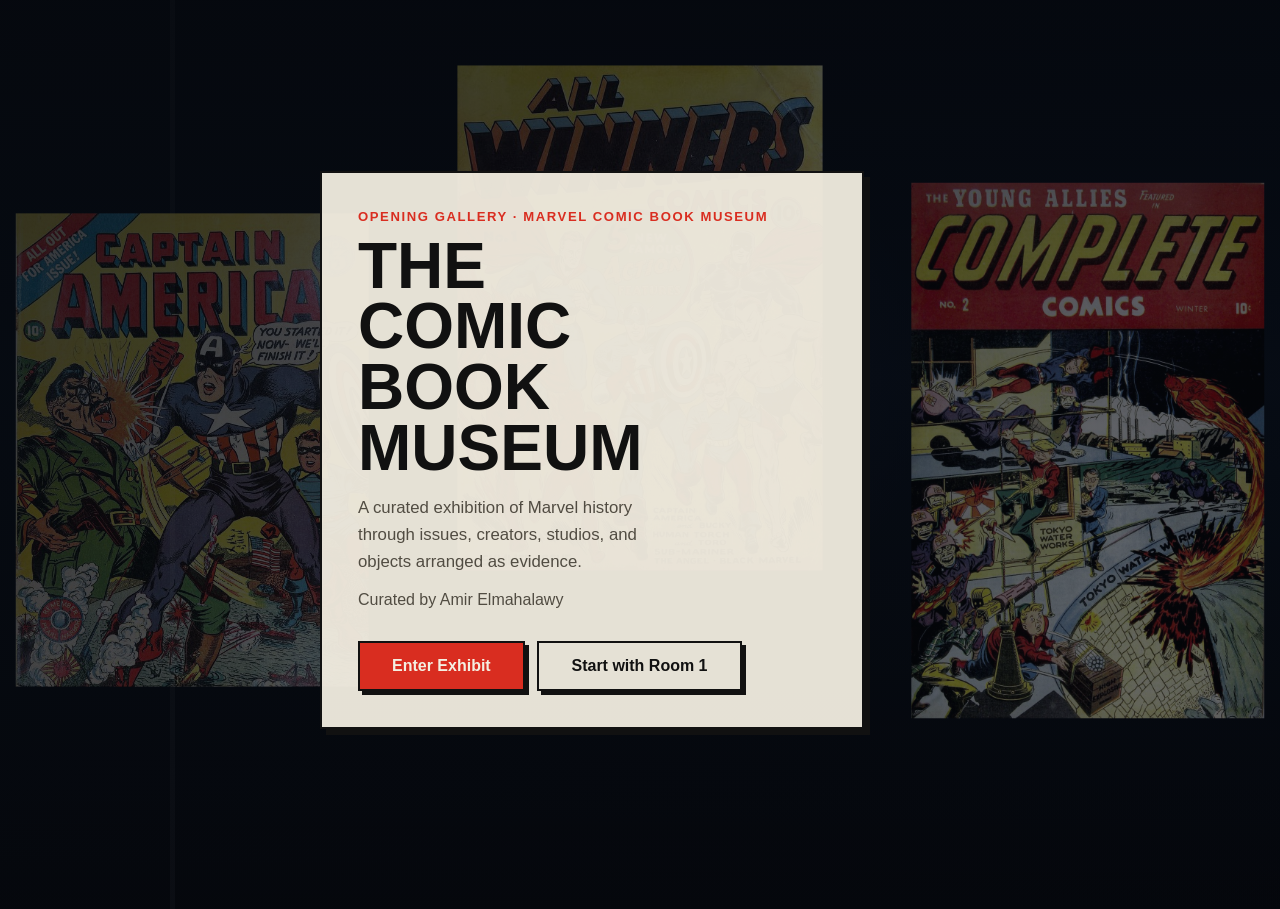
==== commit 94ca5351: "Updated the Archetype of the website design" ====
--- a/docs/index.html
+++ b/docs/index.html
@@ -3,16 +3,27 @@
   <head>
     <meta charset="UTF-8" />
     <meta name="viewport" content="width=device-width, initial-scale=1.0" />
-    <title>Welcome to The Marvel Bauhaus Museum</title>
+    <title>Welcome to The Comic Book Museum</title>
     <link rel="stylesheet" href="styles.css" />
   </head>
   <body class="hero-page">
     <div class="hero-content">
       <div class="hero-card">
-        <p class="hero-card__eyebrow">Opening Gallery</p>
+        <p class="hero-card__eyebrow">
+          Opening Gallery · Marvel Comic Book Museum
+        </p>
         <h1>The Comic Book Museum</h1>
-        <p class="author">By: Amir Elmahalawy</p>
-        <a href="home.html" class="btn">Enter Exhibit</a>
+        <p class="hero-card__lede">
+          A curated exhibition of Marvel history through issues, creators,
+          studios, and objects arranged as evidence.
+        </p>
+        <p class="author">Curated by Amir Elmahalawy</p>
+        <div class="hero-card__actions">
+          <a href="home.html" class="btn">Enter Exhibit</a>
+          <a href="eras/golden-age.html" class="btn btn--secondary"
+            >Start with Room 1</a
+          >
+        </div>
       </div>
     </div>
   </body>
--- a/docs/styles.css
+++ b/docs/styles.css
@@ -1,12 +1,16 @@
 :root {
   --paper: #f4efe2;
   --paper-strong: #e7ddc3;
+  --paper-soft: #fbf7ec;
   --ink: #111111;
   --muted: #514c42;
   --red: #d92d20;
   --blue: #1d4ed8;
   --yellow: #f7c948;
   --line: #111111;
+  --frame: 2px solid var(--line);
+  --shadow-strong: 6px 6px 0 var(--line);
+  --shadow-soft: 4px 4px 0 var(--line);
   --space-xs: 0.5rem;
   --space-s: 0.875rem;
   --space-m: 1.25rem;
@@ -29,7 +33,7 @@
   font-family: Futura, "Avenir Next", Avenir, Montserrat, Arial, sans-serif;
   color: var(--ink);
   background:
-    linear-gradient(90deg, transparent 0 11%, rgba(17, 17, 17, 0.04) 11% 11.4%, transparent 11.4% 100%),
+    linear-gradient(90deg, transparent 0 12%, rgba(17, 17, 17, 0.03) 12% 12.2%, transparent 12.2% 100%),
     linear-gradient(180deg, var(--paper) 0%, #f8f4ea 100%);
 }
 
@@ -50,8 +54,8 @@
 .editorial-aside,
 .bauhaus-block,
 .quote-block {
-  border: 3px solid var(--line);
-  box-shadow: 8px 8px 0 var(--line);
+  border: var(--frame);
+  box-shadow: var(--shadow-strong);
 }
 
 .site-header,
@@ -63,7 +67,7 @@
 
 .site-header {
   margin-top: 1rem;
-  background: #fff9ee;
+  background: var(--paper-soft);
 }
 
 .site-header__inner,
@@ -78,8 +82,10 @@
 }
 
 .site-header__subnav {
-  border-top: 3px solid var(--line);
-  background: var(--paper-strong);
+  border-top: var(--frame);
+  background: color-mix(in srgb, var(--paper-strong) 72%, white);
+  justify-content: flex-start;
+  gap: var(--space-s);
 }
 
 .site-main {
@@ -89,6 +95,10 @@
 .site-brand {
   display: grid;
   gap: 0.2rem;
+}
+
+.site-brand__eyebrow {
+  color: var(--muted);
 }
 
 .kicker,
@@ -113,10 +123,10 @@
 .site-footer__title,
 .transition-block__title {
   margin: 0;
-  font-size: clamp(2rem, 5vw, 4.6rem);
-  line-height: 0.95;
-  text-transform: uppercase;
-  max-width: 11ch;
+  font-size: clamp(2rem, 4.4vw, 4.2rem);
+  line-height: 0.98;
+  text-transform: uppercase;
+  max-width: 12ch;
 }
 
 .site-nav,
@@ -125,7 +135,7 @@
 .button-row {
   display: flex;
   flex-wrap: wrap;
-  gap: var(--space-s);
+  gap: 0.7rem;
 }
 
 .nav-link,
@@ -133,15 +143,24 @@
 .button-link,
 .site-footer__link {
   display: inline-block;
-  padding: 0.7rem 1rem;
-  border: 2px solid var(--line);
+  padding: 0.65rem 0.95rem;
+  border: var(--frame);
   background: white;
-  box-shadow: 4px 4px 0 var(--line);
+  box-shadow: var(--shadow-soft);
   font-weight: 700;
 }
 
+.nav-link,
+.site-footer__link {
+  background: var(--paper-soft);
+}
+
 .nav-chip {
-  background: var(--yellow);
+  background: transparent;
+  box-shadow: none;
+  font-size: 0.86rem;
+  letter-spacing: 0.08em;
+  text-transform: uppercase;
 }
 
 .button-link--dark {
@@ -153,7 +172,7 @@
   position: relative;
   overflow: hidden;
   background: #fffdf7;
-  padding: var(--space-xl);
+  padding: clamp(1.5rem, 3vw, 2.75rem);
 }
 
 .hero-panel::before {
@@ -161,8 +180,8 @@
   position: absolute;
   inset: 0 auto auto 0;
   width: 100%;
-  height: 9rem;
-  background: linear-gradient(180deg, color-mix(in srgb, var(--chapter-accent, var(--red)) 16%, transparent), transparent);
+  height: 7rem;
+  background: linear-gradient(180deg, color-mix(in srgb, var(--chapter-accent, var(--red)) 10%, transparent), transparent);
   opacity: 1;
   pointer-events: none;
 }
@@ -182,6 +201,10 @@
   display: grid;
   gap: var(--space-m);
   margin-bottom: var(--space-2xl);
+}
+
+.home-opening {
+  gap: 1rem;
 }
 
 .chapter-hero {
@@ -201,8 +224,15 @@
 .chapter-list li,
 .quote-block {
   font-size: 1.05rem;
-  line-height: 1.7;
+  line-height: 1.65;
   color: var(--muted);
+}
+
+.home-opening__lede,
+.chapter-hero__lede,
+.transition-block__copy,
+.site-footer__copy {
+  max-width: 62ch;
 }
 
 .home-opening__principles,
@@ -226,6 +256,10 @@
   grid-template-columns: repeat(2, minmax(0, 1fr));
 }
 
+.home-feature-grid {
+  grid-template-columns: repeat(3, minmax(0, 1fr));
+}
+
 .portrait-grid {
   grid-template-columns: repeat(3, minmax(0, 1fr));
 }
@@ -263,23 +297,25 @@
 }
 
 .section-heading__title {
-  font-size: clamp(1.7rem, 4vw, 3rem);
-  max-width: 14ch;
+  font-size: clamp(1.55rem, 3.5vw, 2.7rem);
+  max-width: 16ch;
 }
 
 .content-card {
-  background: #fffdf7;
-  display: grid;
-  gap: var(--space-s);
+  background: var(--paper-soft);
+  display: grid;
+  gap: 0.75rem;
+  align-content: start;
+  min-height: 100%;
 }
 
 .artifact-card {
-  background: #fffdf7;
-  display: grid;
-  gap: var(--space-s);
+  background: var(--paper-soft);
+  display: grid;
+  gap: 0.75rem;
   padding: var(--space-m);
-  border: 3px solid var(--line);
-  box-shadow: 8px 8px 0 var(--line);
+  border: var(--frame);
+  box-shadow: var(--shadow-strong);
 }
 
 .artifact-card img {
@@ -292,7 +328,7 @@
   display: block;
   width: 100%;
   height: auto;
-  border: 3px solid var(--line);
+  border: var(--frame);
   background: #fff;
 }
 
@@ -305,7 +341,7 @@
 
 .artifact-card__title {
   margin: 0;
-  font-size: 1.35rem;
+  font-size: 1.2rem;
   text-transform: uppercase;
 }
 
@@ -313,6 +349,10 @@
   margin: 0;
   display: grid;
   gap: var(--space-s);
+}
+
+.artifact-figure figcaption {
+  max-width: 52ch;
 }
 
 .artifact-figure--wide {
@@ -322,8 +362,14 @@
 .content-card__title,
 .editorial-aside__title {
   margin: 0;
-  font-size: 1.45rem;
-  text-transform: uppercase;
+  font-size: 1.25rem;
+  text-transform: uppercase;
+}
+
+.content-card__footer {
+  margin-top: auto;
+  padding-top: 0.85rem;
+  border-top: 1px solid rgba(17, 17, 17, 0.16);
 }
 
 .editorial-aside {
@@ -350,7 +396,7 @@
 .site-footer {
   margin-bottom: 1rem;
   align-items: flex-start;
-  background: #fff9ee;
+  background: var(--paper-soft);
 }
 
 .site-footer__links {
@@ -384,42 +430,31 @@
   position: absolute;
   inset: 0;
   background:
-    radial-gradient(circle at 14% 18%, rgba(255, 255, 255, 0.95) 0 0.12rem, transparent 0.14rem),
-    radial-gradient(circle at 82% 16%, rgba(255, 255, 255, 0.9) 0 0.1rem, transparent 0.12rem),
-    radial-gradient(circle at 68% 30%, rgba(255, 255, 255, 0.78) 0 0.09rem, transparent 0.11rem),
-    radial-gradient(circle at 24% 74%, rgba(255, 255, 255, 0.85) 0 0.11rem, transparent 0.13rem),
-    radial-gradient(circle at 88% 72%, rgba(255, 255, 255, 0.82) 0 0.1rem, transparent 0.12rem),
-    radial-gradient(circle at 48% 84%, rgba(255, 255, 255, 0.88) 0 0.1rem, transparent 0.12rem),
-    radial-gradient(circle at 36% 38%, rgba(255, 255, 255, 0.7) 0 0.08rem, transparent 0.1rem),
-    radial-gradient(circle at 58% 10%, rgba(255, 255, 255, 0.76) 0 0.08rem, transparent 0.1rem),
-    linear-gradient(135deg, rgba(17, 17, 17, 0.56), rgba(17, 17, 17, 0.24)),
-    url("media/Sub-Mariner Comics vol 1 001 (Timely, 1941) (c2c digicam) (Mark_Bowen scans & edits)_0000.jpg") left 2% top 50% / 28% auto no-repeat,
-    url("media/Captain America Comics 013 (Timely, 1942) (c2c) (Mark Bowen scans & edits)_0000.jpg") left 24% top 14% / 24% auto no-repeat,
-    url("media/All-Winners Comics 001 (Timely) (1941) (c2c) (Mark Bowen)_0000.jpg") center top 54% / 24% auto no-repeat,
-    url("media/Captain America Comics 016 (Timely) (1942) (c2c, missing centerfold recreated) (Mark Bowen)_0000.jpg") right 24% top 14% / 24% auto no-repeat,
-    url("media/Complete Comics vol 01 02 (scans) (c2c) (1944) (color touched up)_0000.jpg") right 2% top 52% / 28% auto no-repeat,
-    radial-gradient(circle at 50% 45%, rgba(61, 79, 182, 0.28), transparent 34%),
-    radial-gradient(circle at 18% 78%, rgba(112, 28, 135, 0.24), transparent 28%),
-    radial-gradient(circle at 80% 24%, rgba(38, 116, 204, 0.22), transparent 30%),
+    linear-gradient(135deg, rgba(8, 11, 18, 0.84), rgba(8, 11, 18, 0.56)),
+    linear-gradient(90deg, transparent 0 14%, rgba(255, 255, 255, 0.08) 14% 14.35%, transparent 14.35% 100%),
+    url("media/Captain America Comics 013 (Timely, 1942) (c2c) (Mark Bowen scans & edits)_0000.jpg") left 3% center / 27% auto no-repeat,
+    url("media/All-Winners Comics 001 (Timely) (1941) (c2c) (Mark Bowen)_0000.jpg") center 18% / 28% auto no-repeat,
+    url("media/Complete Comics vol 01 02 (scans) (c2c) (1944) (color touched up)_0000.jpg") right 3% center / 27% auto no-repeat,
+    radial-gradient(circle at 50% 42%, rgba(61, 79, 182, 0.18), transparent 34%),
     linear-gradient(180deg, #040814 0%, #081223 42%, #05060d 100%);
-  filter: saturate(0.92) contrast(1.04);
+  filter: saturate(0.82) contrast(1.02);
   transform: scale(1.02);
 }
 
 .hero-content {
   position: relative;
   z-index: 1;
-	text-align: center;
+  text-align: left;
   width: min(100%, 40rem);
 }
 
 .hero-card {
   background: rgba(244, 239, 226, 0.94);
-	padding: var(--space-l);
-	border: 3px solid var(--line);
-	box-shadow: 8px 8px 0 var(--line);
-  max-width: 500px;
-	width: 100%;
+  padding: clamp(1.5rem, 3vw, 2.25rem);
+  border: var(--frame);
+  box-shadow: var(--shadow-strong);
+  max-width: 34rem;
+  width: 100%;
 }
 
 .hero-card__eyebrow {
@@ -433,50 +468,64 @@
 
 .hero-card h1 {
   margin: 0;
-	font-size: 2.5rem;
+  font-size: clamp(2.3rem, 5vw, 4rem);
   line-height: 0.95;
   text-transform: uppercase;
+  max-width: 9ch;
+}
+
+.hero-card__lede {
+  margin: 1rem 0 0;
+  max-width: 34ch;
+  font-size: 1.05rem;
+  line-height: 1.6;
+  color: var(--muted);
 }
 
 .hero-card .author {
-	font-size: 1.2rem;
+  font-size: 1rem;
   margin: 1rem 0 var(--space-l);
-	color: var(--muted);
+  color: var(--muted);
+}
+
+.hero-card__actions {
+  display: flex;
+  flex-wrap: wrap;
+  gap: 0.8rem;
 }
 
 .hero-card .btn {
-	display: inline-block;
-	background-color: var(--red);
-	color: var(--paper);
-	padding: var(--space-s) var(--space-l);
-	text-decoration: none;
-	font-weight: bold;
-	border: 3px solid var(--line);
-	box-shadow: 4px 4px 0 var(--line);
-	transition: all 0.2s ease-in-out;
+  display: inline-block;
+  background-color: var(--red);
+  color: var(--paper);
+  padding: var(--space-s) var(--space-l);
+  text-decoration: none;
+  font-weight: bold;
+  border: var(--frame);
+  box-shadow: var(--shadow-soft);
+  transition: all 0.2s ease-in-out;
+}
+
+.hero-card .btn--secondary {
+  background: transparent;
+  color: var(--ink);
 }
 
 .hero-card .btn:hover {
-	background-color: var(--ink);
-	color: var(--paper);
-	transform: translate(4px, 4px);
-	box-shadow: 0 0 0 var(--line);
+  background-color: var(--ink);
+  color: var(--paper);
+  transform: translate(4px, 4px);
+  box-shadow: 0 0 0 var(--line);
 }
 
 @media (max-width: 780px) {
   .hero-page::before {
     background:
-      radial-gradient(circle at 12% 18%, rgba(255, 255, 255, 0.92) 0 0.11rem, transparent 0.13rem),
-      radial-gradient(circle at 84% 14%, rgba(255, 255, 255, 0.86) 0 0.1rem, transparent 0.12rem),
-      radial-gradient(circle at 26% 78%, rgba(255, 255, 255, 0.8) 0 0.09rem, transparent 0.11rem),
-      radial-gradient(circle at 72% 72%, rgba(255, 255, 255, 0.82) 0 0.09rem, transparent 0.11rem),
-      linear-gradient(135deg, rgba(17, 17, 17, 0.62), rgba(17, 17, 17, 0.3)),
-      url("media/Sub-Mariner Comics vol 1 001 (Timely, 1941) (c2c digicam) (Mark_Bowen scans & edits)_0000.jpg") left -8% top 58% / 44% auto no-repeat,
+      linear-gradient(135deg, rgba(8, 11, 18, 0.86), rgba(8, 11, 18, 0.6)),
+      url("media/Captain America Comics 013 (Timely, 1942) (c2c) (Mark Bowen scans & edits)_0000.jpg") left -8% top 58% / 44% auto no-repeat,
       url("media/All-Winners Comics 001 (Timely) (1941) (c2c) (Mark Bowen)_0000.jpg") center top 20% / 41% auto no-repeat,
       url("media/Captain America Comics 016 (Timely) (1942) (c2c, missing centerfold recreated) (Mark Bowen)_0000.jpg") right -8% top 58% / 44% auto no-repeat,
-      radial-gradient(circle at 50% 46%, rgba(61, 79, 182, 0.28), transparent 34%),
-      radial-gradient(circle at 22% 82%, rgba(112, 28, 135, 0.24), transparent 28%),
-      radial-gradient(circle at 80% 18%, rgba(38, 116, 204, 0.22), transparent 30%),
+      radial-gradient(circle at 50% 46%, rgba(61, 79, 182, 0.18), transparent 34%),
       linear-gradient(180deg, #040814 0%, #081223 42%, #05060d 100%);
   }
 
@@ -488,6 +537,7 @@
 @media (max-width: 900px) {
   .chapter-hero,
   .home-opening__principles,
+  .home-feature-grid,
   .content-grid,
   .dual-column,
   .artifact-grid,
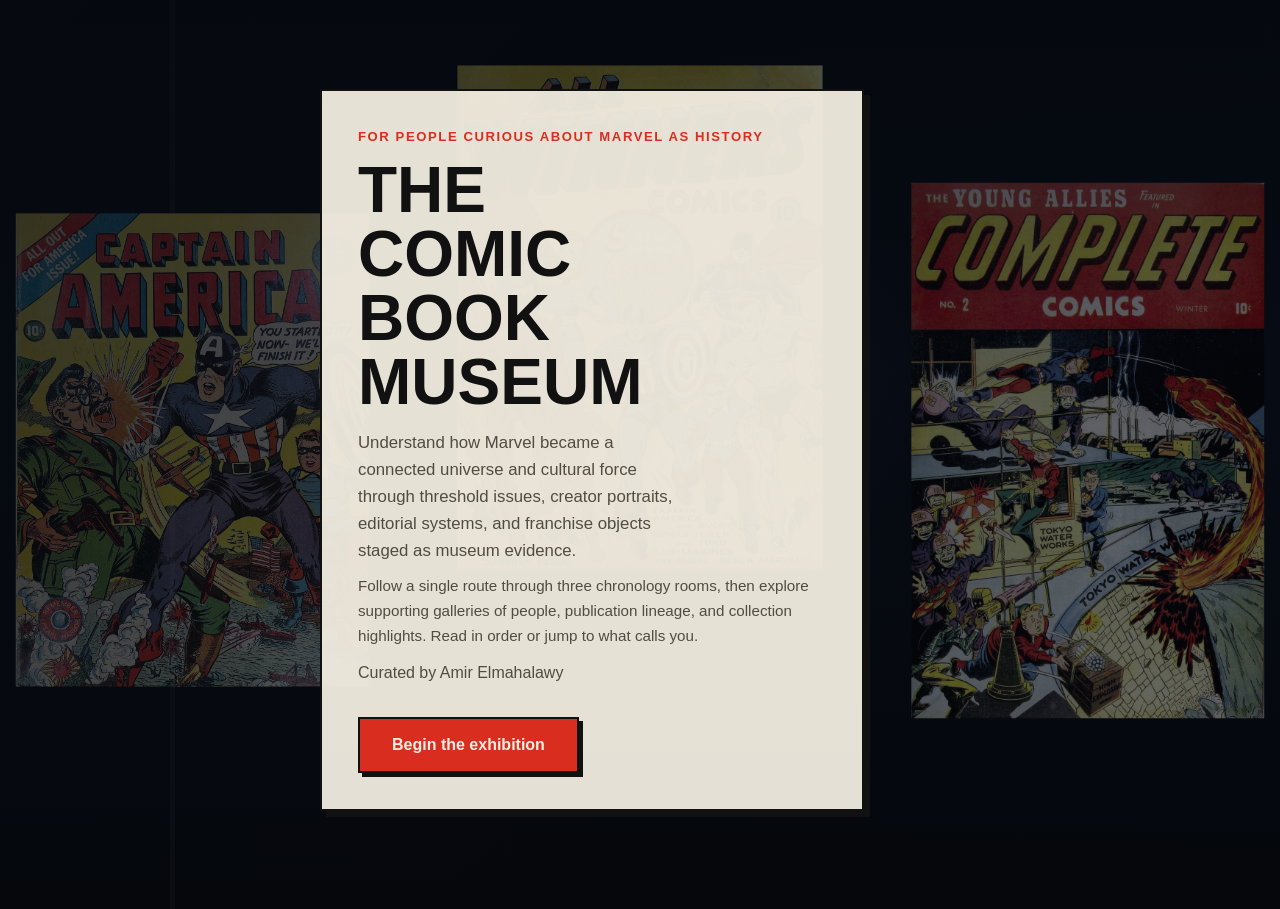
==== commit 80584f7b: "Update media files and documentation" ====
--- a/docs/index.html
+++ b/docs/index.html
@@ -10,19 +10,22 @@
     <div class="hero-content">
       <div class="hero-card">
         <p class="hero-card__eyebrow">
-          Opening Gallery · Marvel Comic Book Museum
+          For people curious about Marvel as history
         </p>
         <h1>The Comic Book Museum</h1>
         <p class="hero-card__lede">
-          A curated exhibition of Marvel history through issues, creators,
-          studios, and objects arranged as evidence.
+          Understand how Marvel became a connected universe and cultural force
+          through threshold issues, creator portraits, editorial systems, and
+          franchise objects staged as museum evidence.
+        </p>
+        <p class="copy-secondary">
+          Follow a single route through three chronology rooms, then explore
+          supporting galleries of people, publication lineage, and collection
+          highlights. Read in order or jump to what calls you.
         </p>
         <p class="author">Curated by Amir Elmahalawy</p>
         <div class="hero-card__actions">
-          <a href="home.html" class="btn">Enter Exhibit</a>
-          <a href="eras/golden-age.html" class="btn btn--secondary"
-            >Start with Room 1</a
-          >
+          <a href="home.html" class="btn">Begin the exhibition</a>
         </div>
       </div>
     </div>
--- a/docs/styles.css
+++ b/docs/styles.css
@@ -26,11 +26,13 @@
 
 html {
   scroll-behavior: smooth;
+  scroll-padding-top: 7.25rem;
 }
 
 body {
   margin: 0;
   font-family: Futura, "Avenir Next", Avenir, Montserrat, Arial, sans-serif;
+  line-height: 1.5;
   color: var(--ink);
   background:
     linear-gradient(90deg, transparent 0 12%, rgba(17, 17, 17, 0.03) 12% 12.2%, transparent 12.2% 100%),
@@ -40,6 +42,14 @@
 a {
   color: inherit;
   text-decoration: none;
+}
+
+img {
+  max-width: 100%;
+}
+
+section[id] {
+  scroll-margin-top: 7.25rem;
 }
 
 .site-shell {
@@ -66,8 +76,12 @@
 }
 
 .site-header {
+  position: sticky;
+  top: 0;
+  z-index: 20;
   margin-top: 1rem;
   background: var(--paper-soft);
+  backdrop-filter: blur(10px);
 }
 
 .site-header__inner,
@@ -75,7 +89,7 @@
 .site-footer {
   display: flex;
   flex-wrap: wrap;
-  align-items: center;
+  align-items: flex-start;
   justify-content: space-between;
   gap: var(--space-m);
   padding: var(--space-m);
@@ -86,6 +100,17 @@
   background: color-mix(in srgb, var(--paper-strong) 72%, white);
   justify-content: flex-start;
   gap: var(--space-s);
+  padding: 0.7rem 1rem 1rem;
+}
+
+.site-header__inner,
+.site-header__subnav {
+  gap: var(--space-s);
+  padding: 1rem;
+}
+
+.site-header__subnav {
+  padding: 0.7rem 1rem 1rem;
 }
 
 .site-main {
@@ -95,10 +120,30 @@
 .site-brand {
   display: grid;
   gap: 0.2rem;
+  align-content: start;
+}
+
+.site-directory {
+  display: grid;
+  gap: 0.5rem;
+  justify-items: end;
+  flex: 1 1 34rem;
+}
+
+.site-directory__label {
+  margin: 0;
+  font-size: 0.72rem;
+  letter-spacing: 0.16em;
+  text-transform: uppercase;
+  color: var(--muted);
 }
 
 .site-brand__eyebrow {
   color: var(--muted);
+}
+
+.site-brand:hover .site-brand__eyebrow {
+  color: var(--red);
 }
 
 .kicker,
@@ -124,9 +169,17 @@
 .transition-block__title {
   margin: 0;
   font-size: clamp(2rem, 4.4vw, 4.2rem);
+  line-height: 1.02;
+  text-transform: uppercase;
+  max-width: 12ch;
+  text-wrap: balance;
+  overflow-wrap: anywhere;
+}
+
+.site-brand__title {
+  font-size: clamp(1.35rem, 2.1vw, 2.1rem);
   line-height: 0.98;
-  text-transform: uppercase;
-  max-width: 12ch;
+  max-width: 16ch;
 }
 
 .site-nav,
@@ -135,11 +188,22 @@
 .button-row {
   display: flex;
   flex-wrap: wrap;
+  align-items: flex-start;
   gap: 0.7rem;
+}
+
+.site-nav--rooms {
+  width: 100%;
+  justify-content: flex-end;
+  padding: 0.55rem;
+  border: var(--frame);
+  background: color-mix(in srgb, var(--paper-strong) 52%, white);
+  box-shadow: var(--shadow-soft);
 }
 
 .nav-link,
 .nav-chip,
+.room-tab,
 .button-link,
 .site-footer__link {
   display: inline-block;
@@ -148,31 +212,153 @@
   background: white;
   box-shadow: var(--shadow-soft);
   font-weight: 700;
+  line-height: 1.3;
+  transition:
+    transform 0.18s ease,
+    box-shadow 0.18s ease,
+    background-color 0.18s ease,
+    color 0.18s ease;
+}
+
+.site-header__inner > *,
+.site-header__subnav > *,
+.home-opening__intro > *,
+.opening-signposts > *,
+.route-band > *,
+.content-grid > *,
+.dual-column > *,
+.artifact-grid > *,
+.image-strip > *,
+.portrait-grid > *,
+.room-band__hero > *,
+.highlight-mosaic > * {
+  min-width: 0;
 }
 
 .nav-link,
 .site-footer__link {
   background: var(--paper-soft);
+  font-size: 0.92rem;
+}
+
+.nav-link {
+  font-size: 0.84rem;
+  padding: 0.5rem 0.75rem;
 }
 
 .nav-chip {
-  background: transparent;
+  display: grid;
+  gap: 0.1rem;
+  padding: 0.45rem 0.7rem;
+  background: color-mix(in srgb, var(--paper-soft) 88%, white);
   box-shadow: none;
+  border: 1.5px solid rgba(17, 17, 17, 0.3);
   font-size: 0.86rem;
   letter-spacing: 0.08em;
   text-transform: uppercase;
+}
+
+.nav-chip__eyebrow {
+  font-size: 0.62rem;
+  letter-spacing: 0.14em;
+  text-transform: uppercase;
+  color: var(--red);
+}
+
+.nav-chip__title {
+  font-size: 0.76rem;
+  line-height: 1.15;
+  text-transform: uppercase;
+}
+
+.room-tab {
+  display: grid;
+  gap: 0.15rem;
+  min-width: 9rem;
+  padding: 0.55rem 0.75rem;
+  background: color-mix(in srgb, var(--paper-soft) 86%, white);
+  align-content: start;
+}
+
+.room-tab__eyebrow {
+  font-size: 0.68rem;
+  letter-spacing: 0.14em;
+  text-transform: uppercase;
+  color: var(--red);
+}
+
+.room-tab__title {
+  font-size: 0.82rem;
+  line-height: 1.15;
+  text-transform: uppercase;
+}
+
+.room-tab[aria-current="page"] {
+  background: var(--ink);
+  color: white;
+}
+
+.room-tab[aria-current="page"] .room-tab__eyebrow {
+  color: var(--yellow);
+}
+
+.room-tab--hero {
+  background: var(--yellow);
+  color: var(--ink);
+  font-weight: 600;
+}
+
+.room-tab--hero .room-tab__eyebrow {
+  color: var(--ink);
+}
+
+.nav-link:hover,
+.button-link:hover,
+.site-footer__link:hover {
+  transform: translate(-2px, -2px);
+  box-shadow: 6px 6px 0 var(--line);
+}
+
+.nav-chip:hover {
+  transform: translate(-2px, -2px);
+  box-shadow: 4px 4px 0 var(--line);
+}
+
+.nav-chip[aria-current="page"] {
+  background: var(--ink);
+  color: white;
+  border-color: var(--ink);
+}
+
+.nav-chip[aria-current="page"] .nav-chip__eyebrow {
+  color: var(--yellow);
+}
+
+.room-tab:hover {
+  transform: translate(-2px, -2px);
+  box-shadow: 6px 6px 0 var(--line);
 }
 
 .button-link--dark {
   background: var(--ink);
   color: white;
+}
+
+.button-link--light {
+  background: var(--paper-soft);
+  color: var(--ink);
 }
 
 .hero-panel {
   position: relative;
   overflow: hidden;
   background: #fffdf7;
-  padding: clamp(1.5rem, 3vw, 2.75rem);
+  padding: clamp(1.85rem, 3vw, 3rem);
+}
+
+.hero-panel > * {
+  position: relative;
+  z-index: 1;
 }
 
 .hero-panel::before {
@@ -207,12 +393,110 @@
   gap: 1rem;
 }
 
+.home-opening__intro {
+  display: grid;
+  grid-template-columns: minmax(0, 1.3fr) minmax(16rem, 0.7fr);
+  gap: var(--space-m);
+  align-items: start;
+}
+
+.home-opening__intro--immersive {
+  grid-template-columns: minmax(0, 1.05fr) minmax(18rem, 0.95fr);
+}
+
+.home-opening__copy {
+  display: grid;
+  gap: 1rem;
+  align-content: start;
+  max-width: 34rem;
+}
+
+.home-opening__stage {
+  position: relative;
+  min-height: 38rem;
+  display: grid;
+  gap: var(--space-s);
+  align-content: end;
+  justify-items: start;
+  padding-bottom: 1.25rem;
+}
+
+.feature-object {
+  margin: 0;
+}
+
+.feature-object--primary {
+  transform: rotate(-1.2deg);
+  width: min(100%, 28rem);
+}
+
+.feature-object--primary img {
+  aspect-ratio: 4 / 5;
+  object-fit: cover;
+  box-shadow: var(--shadow-strong);
+}
+
+.feature-object--primary figcaption {
+  padding: 0.7rem 0.8rem;
+  border: var(--frame);
+  background: var(--paper-soft);
+  box-shadow: var(--shadow-soft);
+}
+
+.floating-card {
+  position: absolute;
+  width: min(15rem, 38%);
+  max-width: 15rem;
+  padding: 0.9rem;
+  border: var(--frame);
+  box-shadow: var(--shadow-strong);
+  background: rgba(255, 253, 247, 0.97);
+  z-index: 2;
+}
+
+.floating-card--top {
+  top: 2.2rem;
+  right: 0.35rem;
+  transform: rotate(-2deg);
+}
+
+.floating-card__label {
+  margin: 0 0 0.6rem;
+  font-size: 0.76rem;
+  letter-spacing: 0.14em;
+  text-transform: uppercase;
+  color: var(--red);
+}
+
+.floating-card__body {
+  margin: 0;
+  color: var(--muted);
+  line-height: 1.6;
+}
+
+.home-opening__title,
+.chapter-hero__title {
+  text-wrap: balance;
+}
+
 .chapter-hero {
   grid-template-columns: minmax(0, 1.1fr) minmax(18rem, 0.9fr);
   align-items: start;
 }
 
+.chapter-hero__support {
+  display: grid;
+  gap: 1rem;
+  align-content: start;
+}
+
+.chapter-hero__links,
+.button-row {
+  row-gap: var(--space-s);
+}
+
 .copy,
+.copy-secondary,
 .home-opening__lede,
 .chapter-hero__lede,
 .chapter-section__body,
@@ -228,11 +512,107 @@
   color: var(--muted);
 }
 
+.copy-secondary {
+  font-size: 0.95rem;
+  color: var(--muted);
+  margin: 0.5rem 0 0;
+}
+
 .home-opening__lede,
 .chapter-hero__lede,
 .transition-block__copy,
 .site-footer__copy {
   max-width: 62ch;
+}
+
+.opening-note,
+.signpost-card {
+  border: var(--frame);
+  background: white;
+  box-shadow: var(--shadow-soft);
+}
+
+.opening-note {
+  padding: 1rem;
+  display: grid;
+  gap: 0.5rem;
+}
+
+.opening-note__label,
+.signpost-card__label,
+.hero-card__note {
+  margin: 0;
+  font-size: 0.78rem;
+  letter-spacing: 0.14em;
+  text-transform: uppercase;
+}
+
+.opening-note__label,
+.signpost-card__label {
+  color: var(--red);
+}
+
+.opening-note__body,
+.signpost-card__body {
+  margin: 0;
+  color: var(--muted);
+  line-height: 1.6;
+}
+
+.opening-signposts {
+  display: grid;
+  grid-template-columns: repeat(3, minmax(0, 1fr));
+  gap: var(--space-m);
+  margin-bottom: var(--space-2xl);
+}
+
+.route-band {
+  display: grid;
+  grid-template-columns: minmax(0, 1.1fr) minmax(16rem, 0.9fr);
+  gap: 1.25rem;
+  align-items: center;
+  margin-bottom: var(--space-2xl);
+  padding: 0.5rem 0 0.75rem;
+}
+
+.route-band__track {
+  display: grid;
+  gap: 0.9rem;
+}
+
+.route-band__track span {
+  display: block;
+  height: 1rem;
+  border: var(--frame);
+  box-shadow: var(--shadow-soft);
+  background: linear-gradient(90deg, var(--yellow), white 55%);
+}
+
+.route-band__track span:nth-child(2) {
+  width: 82%;
+  justify-self: end;
+  background: linear-gradient(90deg, var(--red), white 55%);
+}
+
+.route-band__track span:nth-child(3) {
+  width: 62%;
+  background: linear-gradient(90deg, var(--blue), white 55%);
+}
+
+.signpost-card {
+  padding: 1rem;
+  display: grid;
+  gap: 0.55rem;
+  align-content: start;
+}
+
+.signpost-card__title {
+  margin: 0;
+  font-size: 1.05rem;
+  text-transform: uppercase;
+  line-height: 1.2;
+  text-wrap: balance;
+  overflow-wrap: anywhere;
 }
 
 .home-opening__principles,
@@ -254,6 +634,7 @@
 .dual-column,
 .artifact-grid {
   grid-template-columns: repeat(2, minmax(0, 1fr));
+  align-items: start;
 }
 
 .home-feature-grid {
@@ -262,10 +643,59 @@
 
 .portrait-grid {
   grid-template-columns: repeat(3, minmax(0, 1fr));
+  gap: var(--space-l);
 }
 
 .image-strip {
   grid-template-columns: repeat(3, minmax(0, 1fr));
+}
+
+.room-band {
+  padding: clamp(1.25rem, 2.5vw, 2rem);
+  border: var(--frame);
+  box-shadow: var(--shadow-strong);
+  background: color-mix(in srgb, var(--paper-soft) 82%, white);
+}
+
+.room-band--golden {
+  background: color-mix(in srgb, var(--yellow) 14%, var(--paper-soft));
+}
+
+.room-band--marvel {
+  background: color-mix(in srgb, var(--red) 8%, var(--paper-soft));
+}
+
+.room-band--cinematic {
+  background: color-mix(in srgb, var(--blue) 10%, var(--paper-soft));
+}
+
+.room-band__header {
+  display: flex;
+  flex-wrap: wrap;
+  align-items: end;
+  justify-content: space-between;
+  gap: var(--space-s);
+}
+
+.room-band__hero {
+  display: grid;
+  grid-template-columns: minmax(0, 1.05fr) minmax(18rem, 0.95fr);
+  gap: var(--space-m);
+  align-items: start;
+}
+
+.room-band__copy {
+  display: grid;
+  gap: var(--space-m);
+}
+
+.room-band__object {
+  margin: 0;
+}
+
+.room-band__object img {
+  aspect-ratio: 4 / 5;
+  object-fit: cover;
 }
 
 .bauhaus-block,
@@ -294,6 +724,7 @@
 .section-heading {
   display: grid;
   gap: 0.3rem;
+  align-content: start;
 }
 
 .section-heading__title {
@@ -307,6 +738,13 @@
   gap: 0.75rem;
   align-content: start;
   min-height: 100%;
+  transition: transform 0.18s ease, box-shadow 0.18s ease;
+}
+
+.content-card:hover,
+.artifact-card:hover {
+  transform: translate(-3px, -3px);
+  box-shadow: 9px 9px 0 var(--line);
 }
 
 .artifact-card {
@@ -316,6 +754,7 @@
   padding: var(--space-m);
   border: var(--frame);
   box-shadow: var(--shadow-strong);
+  transition: transform 0.18s ease, box-shadow 0.18s ease;
 }
 
 .artifact-card img {
@@ -337,6 +776,7 @@
   font-size: 0.95rem;
   line-height: 1.6;
   color: var(--muted);
+  overflow-wrap: anywhere;
 }
 
 .artifact-card__title {
@@ -349,21 +789,74 @@
   margin: 0;
   display: grid;
   gap: var(--space-s);
+  align-content: start;
 }
 
 .artifact-figure figcaption {
   max-width: 52ch;
+  margin: 0;
 }
 
 .artifact-figure--wide {
   grid-column: 1 / -1;
 }
 
+.artifact-grid--stacked {
+  grid-template-columns: repeat(2, minmax(0, 1fr));
+}
+
+.artifact-grid--quad {
+  grid-template-columns: repeat(4, minmax(0, 1fr));
+}
+
+.highlight-mosaic {
+  display: grid;
+  grid-template-columns: minmax(0, 1.2fr) minmax(0, 0.8fr) minmax(0, 0.8fr);
+  gap: var(--space-m);
+}
+
+.highlight-mosaic .artifact-figure {
+  padding: var(--space-s);
+  border: var(--frame);
+  background: var(--paper-soft);
+  box-shadow: var(--shadow-strong);
+}
+
+.artifact-figure--feature-panel {
+  grid-row: span 2;
+}
+
+.highlight-mosaic .artifact-figure img {
+  height: auto;
+  aspect-ratio: 4 / 5;
+  object-fit: cover;
+}
+
+.highlight-mosaic .artifact-figure--feature-panel img {
+  aspect-ratio: 4 / 6;
+}
+
 .content-card__title,
 .editorial-aside__title {
   margin: 0;
   font-size: 1.25rem;
   text-transform: uppercase;
+  line-height: 1.18;
+  text-wrap: balance;
+  overflow-wrap: anywhere;
+}
+
+.chapter-section__body,
+.content-card__description,
+.content-card__footer,
+.opening-note__body,
+.signpost-card__body,
+.floating-card__body,
+.hero-card__lede,
+.site-footer__copy,
+.transition-block__copy,
+.editorial-aside__body {
+  overflow-wrap: anywhere;
 }
 
 .content-card__footer {
@@ -387,10 +880,15 @@
   color: white;
   display: grid;
   gap: var(--space-s);
+  align-items: start;
 }
 
 .transition-block__copy {
   color: rgba(255, 255, 255, 0.85);
+}
+
+.transition-block .button-link--dark {
+  color: white;
 }
 
 .site-footer {
@@ -412,6 +910,44 @@
 .gallery-wall {
   display: grid;
   gap: var(--space-l);
+}
+
+.gallery-wall.artifact-grid {
+  gap: var(--space-l);
+}
+
+.gallery-wall .artifact-figure {
+  padding: var(--space-s);
+  border: var(--frame);
+  background: color-mix(in srgb, var(--paper-soft) 88%, white);
+  box-shadow: var(--shadow-strong);
+}
+
+.gallery-wall .artifact-figure img {
+  aspect-ratio: 4 / 5;
+  object-fit: cover;
+}
+
+.gallery-wall .artifact-figure--wide img {
+  aspect-ratio: 16 / 9;
+}
+
+.gallery-wall .artifact-figure figcaption {
+  padding-top: 0.7rem;
+  border-top: 1px solid rgba(17, 17, 17, 0.16);
+}
+
+.portrait-grid .artifact-figure figcaption,
+.gallery-wall .artifact-figure figcaption,
+.highlight-mosaic .artifact-figure figcaption {
+  max-width: none;
+}
+
+.chapter-hero > div,
+.chapter-hero__support > *,
+.site-nav > *,
+.site-footer__links > * {
+  min-width: 0;
 }
 
 .hero-page {
@@ -469,9 +1005,11 @@
 .hero-card h1 {
   margin: 0;
   font-size: clamp(2.3rem, 5vw, 4rem);
-  line-height: 0.95;
+  line-height: 1;
   text-transform: uppercase;
   max-width: 9ch;
+  text-wrap: balance;
+  overflow-wrap: anywhere;
 }
 
 .hero-card__lede {
@@ -482,9 +1020,14 @@
   color: var(--muted);
 }
 
+.hero-card__note {
+  margin: 1rem 0 0;
+  color: var(--ink);
+}
+
 .hero-card .author {
   font-size: 1rem;
-  margin: 1rem 0 var(--space-l);
+  margin: 0.85rem 0 var(--space-l);
   color: var(--muted);
 }
 
@@ -516,6 +1059,47 @@
   color: var(--paper);
   transform: translate(4px, 4px);
   box-shadow: 0 0 0 var(--line);
+}
+
+@media (max-width: 1080px) {
+  .home-opening__intro--immersive,
+  .route-band,
+  .room-band__hero,
+  .chapter-hero {
+    grid-template-columns: 1fr;
+  }
+
+  .home-feature-grid,
+  .portrait-grid,
+  .artifact-grid--quad {
+    grid-template-columns: repeat(2, minmax(0, 1fr));
+  }
+
+  .home-opening__stage {
+    min-height: 32rem;
+    padding-top: 0.75rem;
+  }
+
+  .floating-card {
+    width: min(13rem, 42%);
+    max-width: 13rem;
+  }
+
+  .floating-card--top {
+    position: absolute;
+    top: 1.2rem;
+    right: 0.15rem;
+    transform: translateX(-6.5rem) rotate(-2deg);
+  }
+
+  .feature-object--primary {
+    width: min(100%, 24rem);
+    transform: rotate(-0.8deg);
+  }
+
+  .site-header {
+    position: static;
+  }
 }
 
 @media (max-width: 780px) {
@@ -532,24 +1116,106 @@
   .hero-card h1 {
     font-size: 2rem;
   }
+
+  .hero-card {
+    padding: 1.35rem;
+  }
+
+  .site-main {
+    padding-top: var(--space-m);
+  }
 }
 
 @media (max-width: 900px) {
+  .home-opening__intro,
+  .home-opening__intro--immersive,
+  .opening-signposts,
+  .route-band,
+  .room-band__hero,
   .chapter-hero,
   .home-opening__principles,
   .home-feature-grid,
   .content-grid,
   .dual-column,
   .artifact-grid,
+  .artifact-grid--stacked,
+  .artifact-grid--quad,
   .image-strip,
+  .highlight-mosaic,
   .portrait-grid {
     grid-template-columns: 1fr;
   }
 
+  .home-opening__stage {
+    position: relative;
+    min-height: 28rem;
+    gap: 1rem;
+    padding-top: 0.6rem;
+    padding-bottom: 0.6rem;
+  }
+
+  .home-opening__stage .floating-card {
+    position: absolute;
+    width: min(11.5rem, 46%);
+    max-width: 11.5rem;
+    z-index: 2;
+  }
+
+  .home-opening__stage .floating-card--top {
+    position: absolute;
+    top: 0.65rem;
+    right: 0;
+    transform: translateX(-5.5rem) rotate(-1.5deg);
+  }
+
+  .feature-object--primary {
+    width: min(82vw, 22rem);
+    transform: rotate(-0.6deg);
+  }
+
+  .room-band__header {
+    align-items: start;
+  }
+
   .site-header__inner,
+  .site-header__subnav,
   .site-footer {
     flex-direction: column;
     align-items: stretch;
+  }
+
+  .site-directory {
+    justify-items: stretch;
+  }
+
+  .site-nav--rooms {
+    justify-content: flex-start;
+    flex-wrap: nowrap;
+    overflow-x: auto;
+    padding: 0.45rem 0.45rem 0.8rem;
+    margin-inline: 0;
+    scrollbar-width: thin;
+    scroll-snap-type: x proximity;
+  }
+
+  .room-tab {
+    flex: 0 0 auto;
+    min-width: 9.75rem;
+    scroll-snap-align: start;
+  }
+
+  .site-header__subnav {
+    padding: 0.7rem 0.75rem 0.85rem;
+  }
+
+  .site-header {
+    position: static;
+  }
+
+  .portrait-grid,
+  .home-feature-grid,
+  .artifact-grid--quad {
+    grid-template-columns: 1fr;
   }
 
   .display-title,
